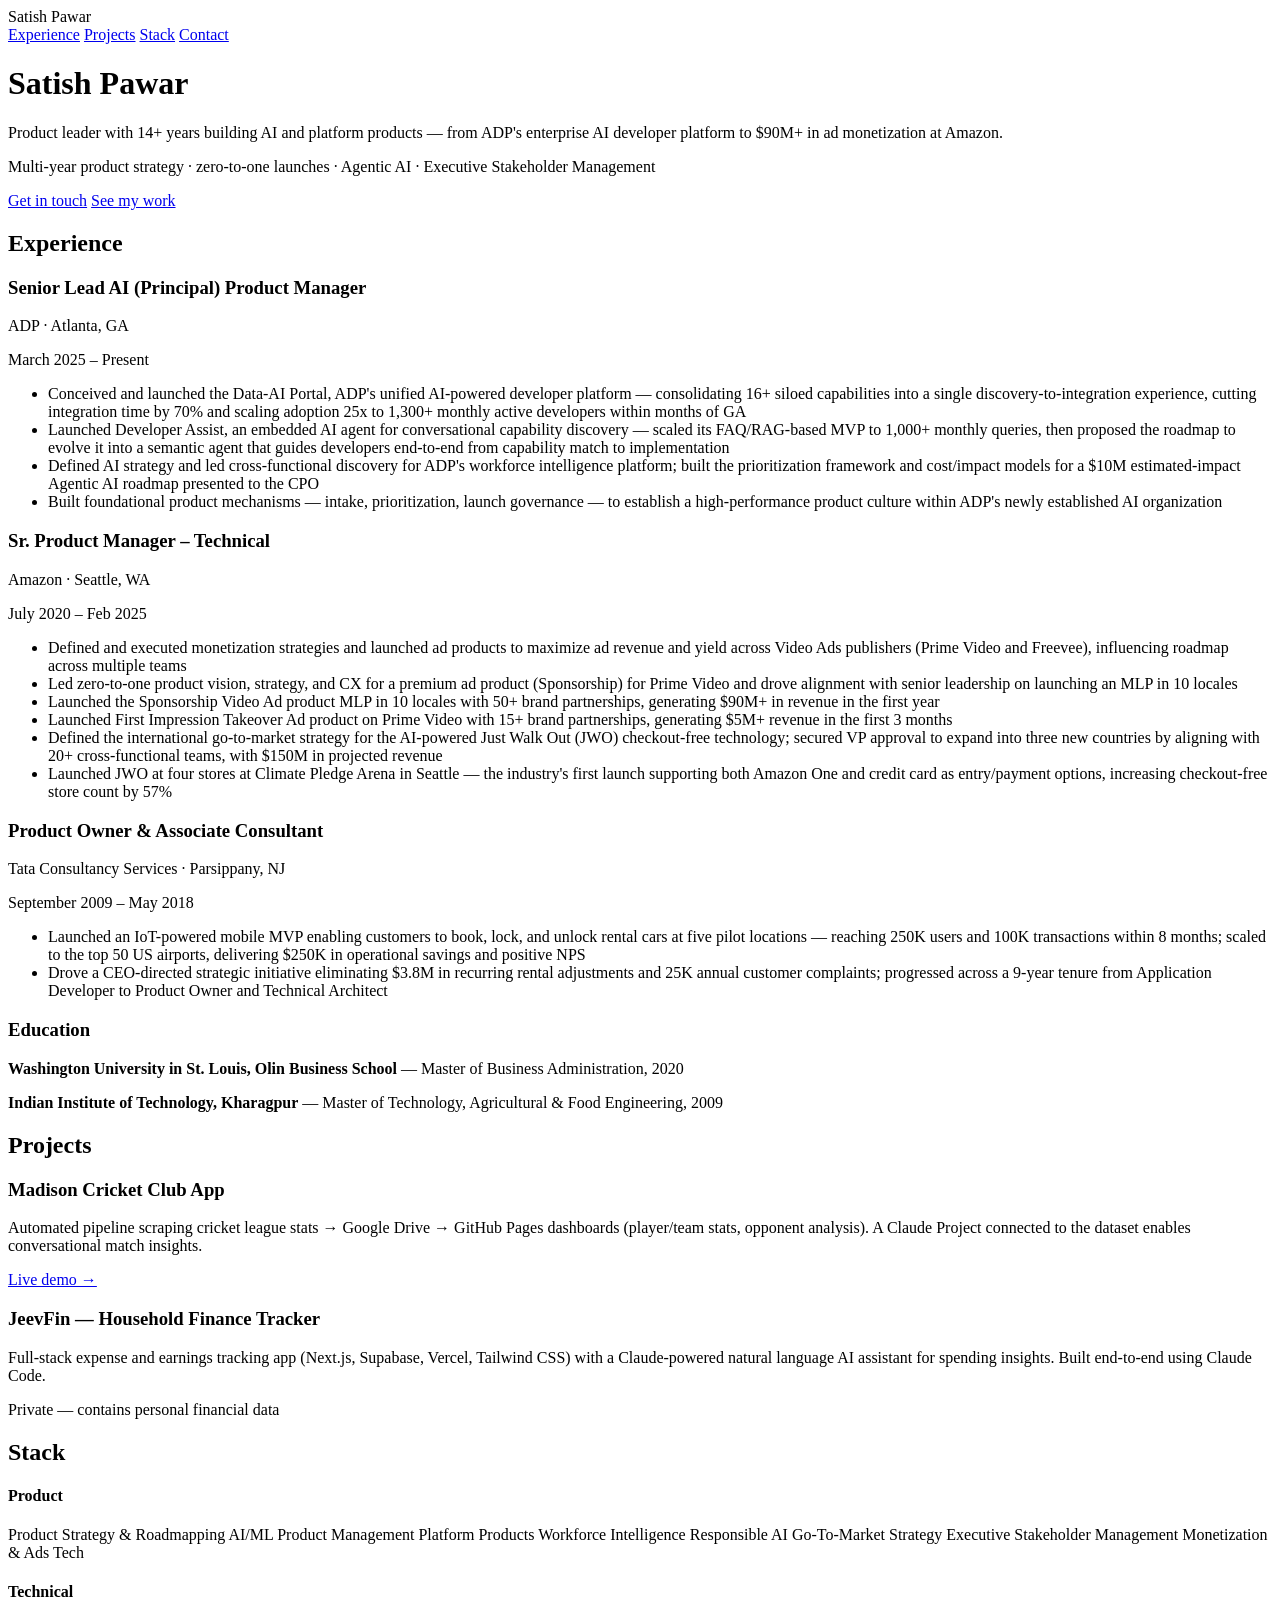
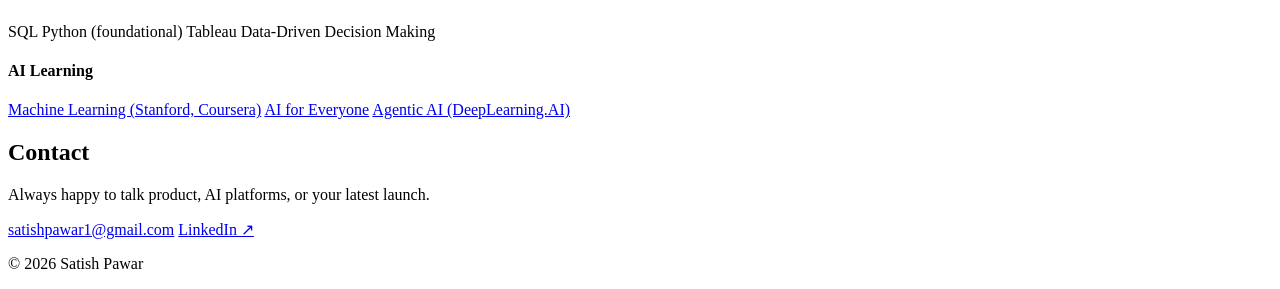
==== index.html @ 5b1af083 "Tighten hero copy: precise company attribution, add Agentic AI Fixes hero tagline to only attribute " ====
<!DOCTYPE html>
<html lang="en">
<head>
<meta charset="UTF-8">
<meta name="viewport" content="width=device-width, initial-scale=1.0">
<title>Satish Pawar — Product Leader, AI &amp; Platform</title>
<meta name="description" content="Satish Pawar — Product leader with 14+ years building AI and platform products, from ADP's enterprise AI developer platform to $90M+ in ad monetization at Amazon.">
<link rel="stylesheet" href="style.css">
</head>
<body>

<header class="hero">
  <nav class="nav">
    <span class="nav-brand">Satish Pawar</span>
    <div class="nav-links">
      <a href="#experience">Experience</a>
      <a href="#projects">Projects</a>
      <a href="#stack">Stack</a>
      <a href="#contact">Contact</a>
    </div>
  </nav>
  <div class="hero-content">
    <h1>Satish Pawar</h1>
    <p class="tagline">Product leader with 14+ years building AI and platform products — from ADP's enterprise AI developer platform to $90M+ in ad monetization at Amazon.</p>
    <p class="subtagline">Multi-year product strategy · zero-to-one launches · Agentic AI · Executive Stakeholder Management</p>
    <div class="hero-links">
      <a href="#contact" class="btn btn-primary">Get in touch</a>
      <a href="#experience" class="btn btn-secondary">See my work</a>
    </div>
  </div>
</header>

<main>

  <section id="experience">
    <h2>Experience</h2>

    <div class="job">
      <div class="job-header">
        <div>
          <h3>Senior Lead AI (Principal) Product Manager</h3>
          <p class="job-meta">ADP · Atlanta, GA</p>
        </div>
        <p class="job-dates">March 2025 – Present</p>
      </div>
      <ul>
        <li>Conceived and launched the Data-AI Portal, ADP's unified AI-powered developer platform — consolidating 16+ siloed capabilities into a single discovery-to-integration experience, cutting integration time by 70% and scaling adoption 25x to 1,300+ monthly active developers within months of GA</li>
        <li>Launched Developer Assist, an embedded AI agent for conversational capability discovery — scaled its FAQ/RAG-based MVP to 1,000+ monthly queries, then proposed the roadmap to evolve it into a semantic agent that guides developers end-to-end from capability match to implementation</li>
        <li>Defined AI strategy and led cross-functional discovery for ADP's workforce intelligence platform; built the prioritization framework and cost/impact models for a $10M estimated-impact Agentic AI roadmap presented to the CPO</li>
        <li>Built foundational product mechanisms — intake, prioritization, launch governance — to establish a high-performance product culture within ADP's newly established AI organization</li>
      </ul>
    </div>

    <div class="job">
      <div class="job-header">
        <div>
          <h3>Sr. Product Manager – Technical</h3>
          <p class="job-meta">Amazon · Seattle, WA</p>
        </div>
        <p class="job-dates">July 2020 – Feb 2025</p>
      </div>
      <ul>
        <li>Defined and executed monetization strategies and launched ad products to maximize ad revenue and yield across Video Ads publishers (Prime Video and Freevee), influencing roadmap across multiple teams</li>
        <li>Led zero-to-one product vision, strategy, and CX for a premium ad product (Sponsorship) for Prime Video and drove alignment with senior leadership on launching an MLP in 10 locales</li>
        <li>Launched the Sponsorship Video Ad product MLP in 10 locales with 50+ brand partnerships, generating $90M+ in revenue in the first year</li>
        <li>Launched First Impression Takeover Ad product on Prime Video with 15+ brand partnerships, generating $5M+ revenue in the first 3 months</li>
        <li>Defined the international go-to-market strategy for the AI-powered Just Walk Out (JWO) checkout-free technology; secured VP approval to expand into three new countries by aligning with 20+ cross-functional teams, with $150M in projected revenue</li>
        <li>Launched JWO at four stores at Climate Pledge Arena in Seattle — the industry's first launch supporting both Amazon One and credit card as entry/payment options, increasing checkout-free store count by 57%</li>
      </ul>
    </div>

    <div class="job">
      <div class="job-header">
        <div>
          <h3>Product Owner &amp; Associate Consultant</h3>
          <p class="job-meta">Tata Consultancy Services · Parsippany, NJ</p>
        </div>
        <p class="job-dates">September 2009 – May 2018</p>
      </div>
      <ul>
        <li>Launched an IoT-powered mobile MVP enabling customers to book, lock, and unlock rental cars at five pilot locations — reaching 250K users and 100K transactions within 8 months; scaled to the top 50 US airports, delivering $250K in operational savings and positive NPS</li>
        <li>Drove a CEO-directed strategic initiative eliminating $3.8M in recurring rental adjustments and 25K annual customer complaints; progressed across a 9-year tenure from Application Developer to Product Owner and Technical Architect</li>
      </ul>
    </div>

    <div class="education">
      <h3>Education</h3>
      <p><strong>Washington University in St. Louis, Olin Business School</strong> — Master of Business Administration, 2020</p>
      <p><strong>Indian Institute of Technology, Kharagpur</strong> — Master of Technology, Agricultural &amp; Food Engineering, 2009</p>
    </div>
  </section>

  <section id="projects">
    <h2>Projects</h2>
    <div class="project-grid">

      <article class="project-card">
        <h3>Madison Cricket Club App</h3>
        <p>Automated pipeline scraping cricket league stats → Google Drive → GitHub Pages dashboards (player/team stats, opponent analysis). A Claude Project connected to the dataset enables conversational match insights.</p>
        <a href="https://satishpawar1.github.io/madison-cricket/index.html" class="project-link" target="_blank" rel="noopener">Live demo →</a>
      </article>

      <article class="project-card">
        <h3>JeevFin — Household Finance Tracker</h3>
        <p>Full-stack expense and earnings tracking app (Next.js, Supabase, Vercel, Tailwind CSS) with a Claude-powered natural language AI assistant for spending insights. Built end-to-end using Claude Code.</p>
        <span class="project-link project-link-disabled">Private — contains personal financial data</span>
      </article>

    </div>
  </section>

  <section id="stack">
    <h2>Stack</h2>
    <div class="stack-groups">
      <div class="stack-group">
        <h4>Product</h4>
        <div class="tags">
          <span class="tag">Product Strategy &amp; Roadmapping</span>
          <span class="tag">AI/ML Product Management</span>
          <span class="tag">Platform Products</span>
          <span class="tag">Workforce Intelligence</span>
          <span class="tag">Responsible AI</span>
          <span class="tag">Go-To-Market Strategy</span>
          <span class="tag">Executive Stakeholder Management</span>
          <span class="tag">Monetization &amp; Ads Tech</span>
        </div>
      </div>
      <div class="stack-group">
        <h4>Technical</h4>
        <div class="tags">
          <span class="tag">SQL</span>
          <span class="tag">Python (foundational)</span>
          <span class="tag">Tableau</span>
          <span class="tag">Data-Driven Decision Making</span>
        </div>
      </div>
      <div class="stack-group">
        <h4>AI Learning</h4>
        <div class="tags">
          <a class="tag tag-link" href="https://coursera.org/share/559ad1431afa52c80e66f9faf4900f86" target="_blank" rel="noopener">Machine Learning (Stanford, Coursera)</a>
          <a class="tag tag-link" href="https://coursera.org/share/7b53dda23e22ce357d31fd8ce20cde83" target="_blank" rel="noopener">AI for Everyone</a>
          <a class="tag tag-link" href="https://learn.deeplearning.ai/certificates/acf06b35-18dd-4318-90b8-d90a9b3e5550" target="_blank" rel="noopener">Agentic AI (DeepLearning.AI)</a>
        </div>
      </div>
    </div>
  </section>

  <section id="contact">
    <h2>Contact</h2>
    <p class="contact-lead">Always happy to talk product, AI platforms, or your latest launch.</p>
    <div class="contact-links">
      <a href="mailto:satishpawar1@gmail.com" class="btn btn-primary">satishpawar1@gmail.com</a>
      <a href="https://www.linkedin.com/in/satish-pawar1/" class="btn btn-secondary" target="_blank" rel="noopener">LinkedIn ↗</a>
    </div>
  </section>

</main>

<footer>
  <p>&copy; 2026 Satish Pawar</p>
</footer>

</body>
</html>
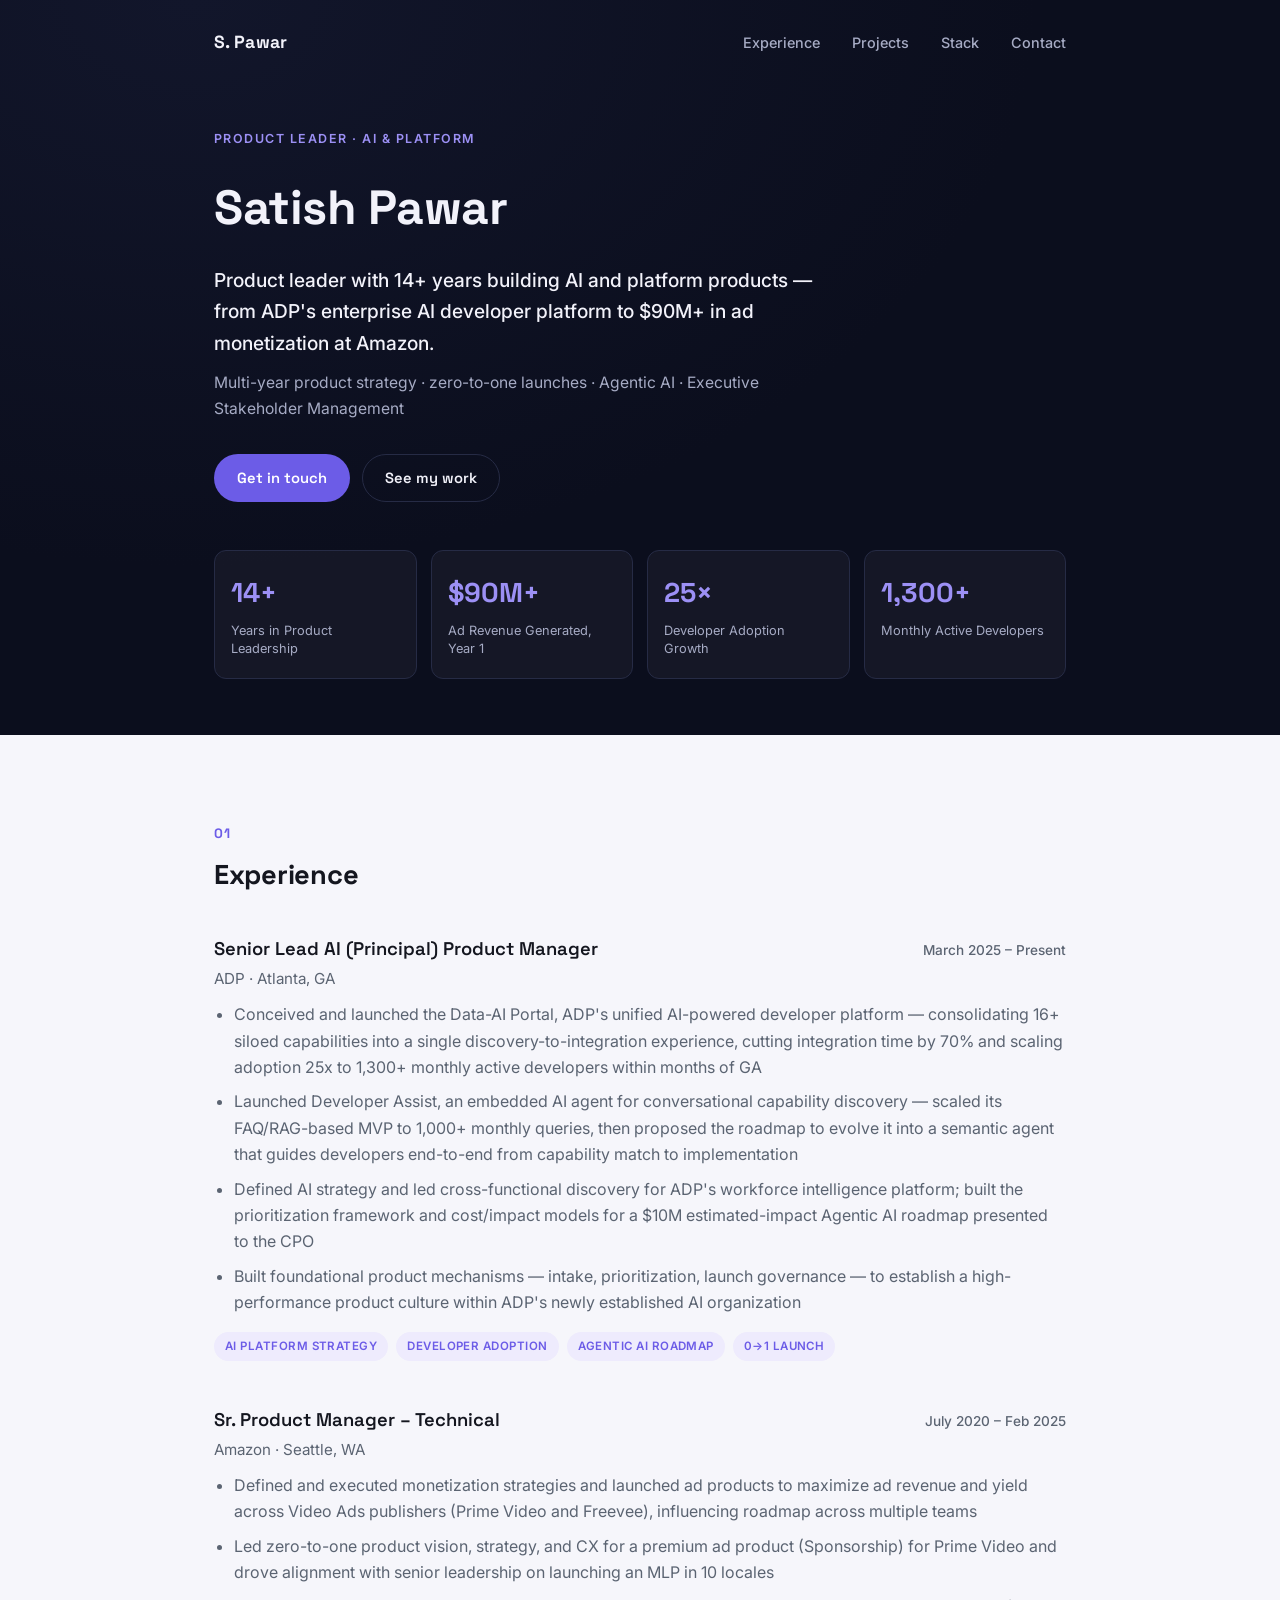
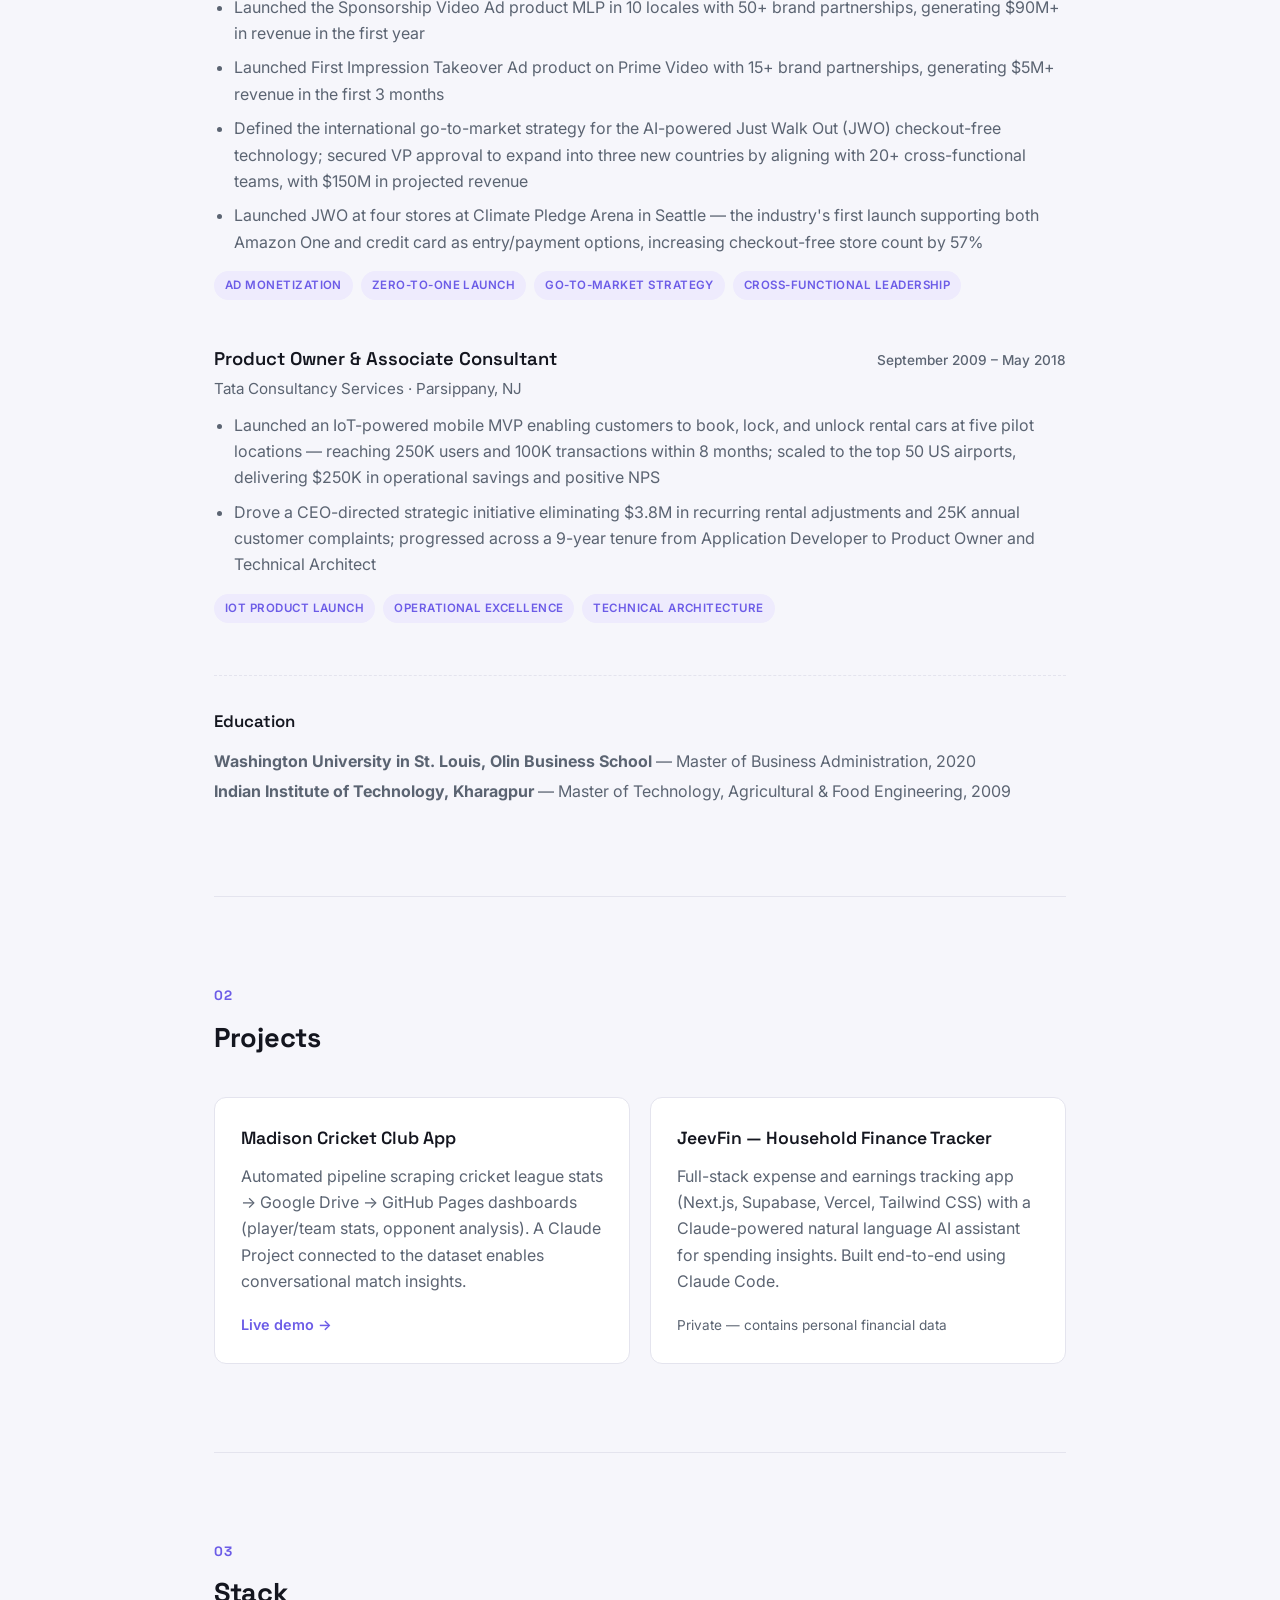
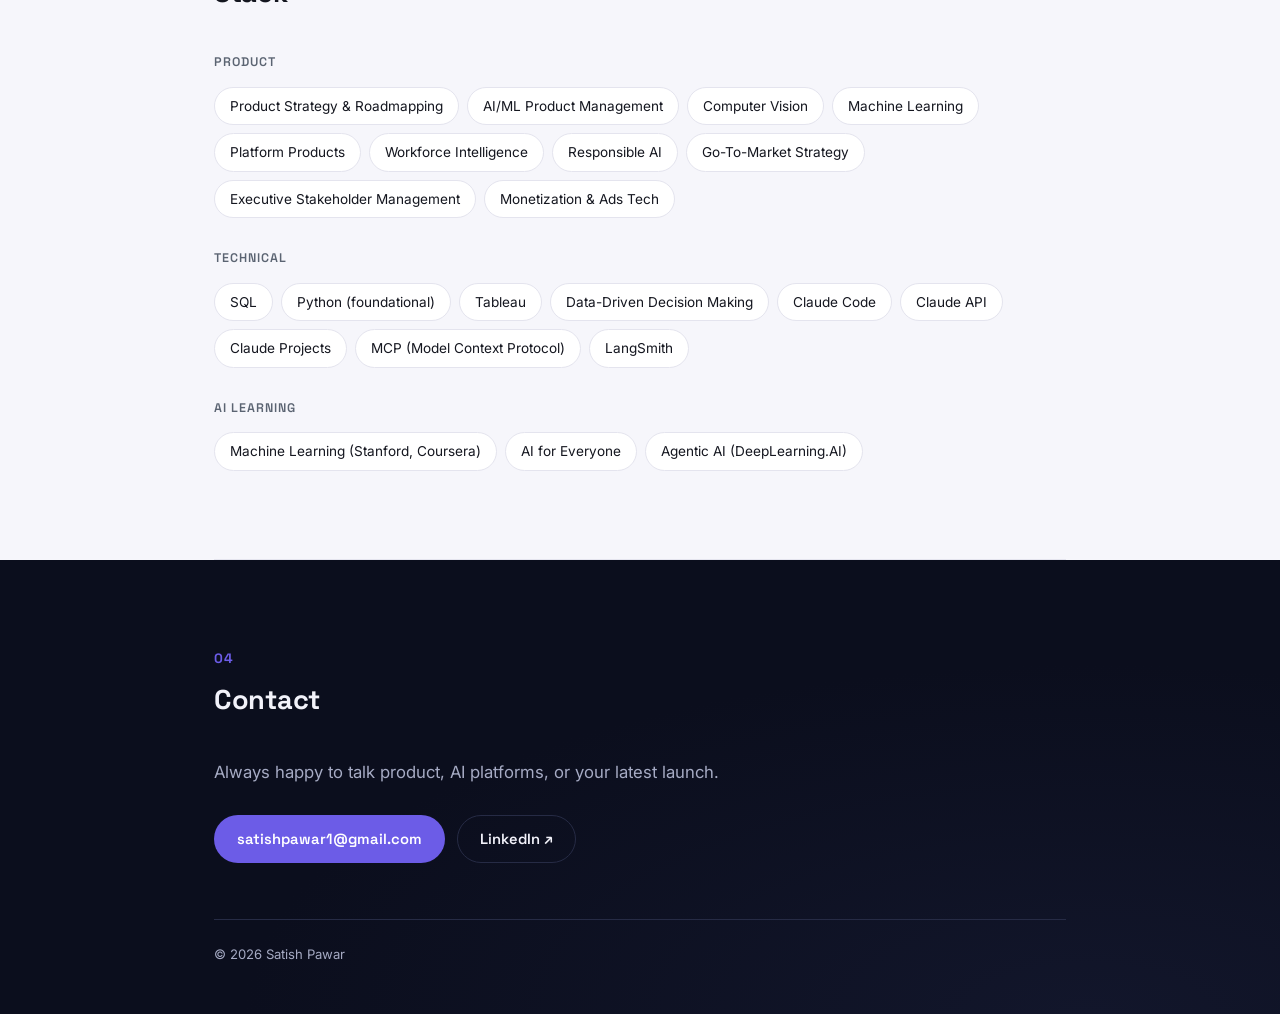
==== commit 2473352b: "Redesign: custom typography, stat cards, tags, scroll animation Distinct visual identity from Arjun'" ====
--- a/index.html
+++ b/index.html
@@ -5,13 +5,16 @@
 <meta name="viewport" content="width=device-width, initial-scale=1.0">
 <title>Satish Pawar — Product Leader, AI &amp; Platform</title>
 <meta name="description" content="Satish Pawar — Product leader with 14+ years building AI and platform products, from ADP's enterprise AI developer platform to $90M+ in ad monetization at Amazon.">
+<link rel="preconnect" href="https://fonts.googleapis.com">
+<link rel="preconnect" href="https://fonts.gstatic.com" crossorigin>
+<link href="https://fonts.googleapis.com/css2?family=Space+Grotesk:wght@500;600;700&family=Inter:wght@400;500;600&display=swap" rel="stylesheet">
 <link rel="stylesheet" href="style.css">
 </head>
 <body>
 
 <header class="hero">
   <nav class="nav">
-    <span class="nav-brand">Satish Pawar</span>
+    <span class="nav-brand">S. Pawar</span>
     <div class="nav-links">
       <a href="#experience">Experience</a>
       <a href="#projects">Projects</a>
@@ -20,6 +23,7 @@
     </div>
   </nav>
   <div class="hero-content">
+    <p class="eyebrow">Product Leader · AI &amp; Platform</p>
     <h1>Satish Pawar</h1>
     <p class="tagline">Product leader with 14+ years building AI and platform products — from ADP's enterprise AI developer platform to $90M+ in ad monetization at Amazon.</p>
     <p class="subtagline">Multi-year product strategy · zero-to-one launches · Agentic AI · Executive Stakeholder Management</p>
@@ -27,15 +31,35 @@
       <a href="#contact" class="btn btn-primary">Get in touch</a>
       <a href="#experience" class="btn btn-secondary">See my work</a>
     </div>
+
+    <div class="stat-grid reveal">
+      <div class="stat-card">
+        <p class="stat-number">14+</p>
+        <p class="stat-label">Years in Product Leadership</p>
+      </div>
+      <div class="stat-card">
+        <p class="stat-number">$90M+</p>
+        <p class="stat-label">Ad Revenue Generated, Year 1</p>
+      </div>
+      <div class="stat-card">
+        <p class="stat-number">25×</p>
+        <p class="stat-label">Developer Adoption Growth</p>
+      </div>
+      <div class="stat-card">
+        <p class="stat-number">1,300+</p>
+        <p class="stat-label">Monthly Active Developers</p>
+      </div>
+    </div>
   </div>
 </header>
 
 <main>
 
   <section id="experience">
-    <h2>Experience</h2>
-
-    <div class="job">
+    <p class="section-number reveal">01</p>
+    <h2 class="reveal">Experience</h2>
+
+    <div class="job reveal">
       <div class="job-header">
         <div>
           <h3>Senior Lead AI (Principal) Product Manager</h3>
@@ -49,9 +73,15 @@
         <li>Defined AI strategy and led cross-functional discovery for ADP's workforce intelligence platform; built the prioritization framework and cost/impact models for a $10M estimated-impact Agentic AI roadmap presented to the CPO</li>
         <li>Built foundational product mechanisms — intake, prioritization, launch governance — to establish a high-performance product culture within ADP's newly established AI organization</li>
       </ul>
-    </div>
-
-    <div class="job">
+      <div class="job-tags">
+        <span class="job-tag">AI Platform Strategy</span>
+        <span class="job-tag">Developer Adoption</span>
+        <span class="job-tag">Agentic AI Roadmap</span>
+        <span class="job-tag">0→1 Launch</span>
+      </div>
+    </div>
+
+    <div class="job reveal">
       <div class="job-header">
         <div>
           <h3>Sr. Product Manager – Technical</h3>
@@ -67,9 +97,15 @@
         <li>Defined the international go-to-market strategy for the AI-powered Just Walk Out (JWO) checkout-free technology; secured VP approval to expand into three new countries by aligning with 20+ cross-functional teams, with $150M in projected revenue</li>
         <li>Launched JWO at four stores at Climate Pledge Arena in Seattle — the industry's first launch supporting both Amazon One and credit card as entry/payment options, increasing checkout-free store count by 57%</li>
       </ul>
-    </div>
-
-    <div class="job">
+      <div class="job-tags">
+        <span class="job-tag">Ad Monetization</span>
+        <span class="job-tag">Zero-to-One Launch</span>
+        <span class="job-tag">Go-To-Market Strategy</span>
+        <span class="job-tag">Cross-Functional Leadership</span>
+      </div>
+    </div>
+
+    <div class="job reveal">
       <div class="job-header">
         <div>
           <h3>Product Owner &amp; Associate Consultant</h3>
@@ -81,9 +117,14 @@
         <li>Launched an IoT-powered mobile MVP enabling customers to book, lock, and unlock rental cars at five pilot locations — reaching 250K users and 100K transactions within 8 months; scaled to the top 50 US airports, delivering $250K in operational savings and positive NPS</li>
         <li>Drove a CEO-directed strategic initiative eliminating $3.8M in recurring rental adjustments and 25K annual customer complaints; progressed across a 9-year tenure from Application Developer to Product Owner and Technical Architect</li>
       </ul>
-    </div>
-
-    <div class="education">
+      <div class="job-tags">
+        <span class="job-tag">IoT Product Launch</span>
+        <span class="job-tag">Operational Excellence</span>
+        <span class="job-tag">Technical Architecture</span>
+      </div>
+    </div>
+
+    <div class="education reveal">
       <h3>Education</h3>
       <p><strong>Washington University in St. Louis, Olin Business School</strong> — Master of Business Administration, 2020</p>
       <p><strong>Indian Institute of Technology, Kharagpur</strong> — Master of Technology, Agricultural &amp; Food Engineering, 2009</p>
@@ -91,16 +132,17 @@
   </section>
 
   <section id="projects">
-    <h2>Projects</h2>
+    <p class="section-number reveal">02</p>
+    <h2 class="reveal">Projects</h2>
     <div class="project-grid">
 
-      <article class="project-card">
+      <article class="project-card reveal">
         <h3>Madison Cricket Club App</h3>
         <p>Automated pipeline scraping cricket league stats → Google Drive → GitHub Pages dashboards (player/team stats, opponent analysis). A Claude Project connected to the dataset enables conversational match insights.</p>
         <a href="https://satishpawar1.github.io/madison-cricket/index.html" class="project-link" target="_blank" rel="noopener">Live demo →</a>
       </article>
 
-      <article class="project-card">
+      <article class="project-card reveal">
         <h3>JeevFin — Household Finance Tracker</h3>
         <p>Full-stack expense and earnings tracking app (Next.js, Supabase, Vercel, Tailwind CSS) with a Claude-powered natural language AI assistant for spending insights. Built end-to-end using Claude Code.</p>
         <span class="project-link project-link-disabled">Private — contains personal financial data</span>
@@ -110,13 +152,16 @@
   </section>
 
   <section id="stack">
-    <h2>Stack</h2>
+    <p class="section-number reveal">03</p>
+    <h2 class="reveal">Stack</h2>
     <div class="stack-groups">
-      <div class="stack-group">
+      <div class="stack-group reveal">
         <h4>Product</h4>
         <div class="tags">
           <span class="tag">Product Strategy &amp; Roadmapping</span>
           <span class="tag">AI/ML Product Management</span>
+          <span class="tag">Computer Vision</span>
+          <span class="tag">Machine Learning</span>
           <span class="tag">Platform Products</span>
           <span class="tag">Workforce Intelligence</span>
           <span class="tag">Responsible AI</span>
@@ -125,16 +170,21 @@
           <span class="tag">Monetization &amp; Ads Tech</span>
         </div>
       </div>
-      <div class="stack-group">
+      <div class="stack-group reveal">
         <h4>Technical</h4>
         <div class="tags">
           <span class="tag">SQL</span>
           <span class="tag">Python (foundational)</span>
           <span class="tag">Tableau</span>
           <span class="tag">Data-Driven Decision Making</span>
-        </div>
-      </div>
-      <div class="stack-group">
+          <span class="tag">Claude Code</span>
+          <span class="tag">Claude API</span>
+          <span class="tag">Claude Projects</span>
+          <span class="tag">MCP (Model Context Protocol)</span>
+          <span class="tag">LangSmith</span>
+        </div>
+      </div>
+      <div class="stack-group reveal">
         <h4>AI Learning</h4>
         <div class="tags">
           <a class="tag tag-link" href="https://coursera.org/share/559ad1431afa52c80e66f9faf4900f86" target="_blank" rel="noopener">Machine Learning (Stanford, Coursera)</a>
@@ -145,20 +195,21 @@
     </div>
   </section>
 
-  <section id="contact">
+</main>
+
+<footer id="contact" class="contact-band">
+  <div class="contact-inner reveal">
+    <p class="section-number">04</p>
     <h2>Contact</h2>
     <p class="contact-lead">Always happy to talk product, AI platforms, or your latest launch.</p>
     <div class="contact-links">
       <a href="mailto:satishpawar1@gmail.com" class="btn btn-primary">satishpawar1@gmail.com</a>
       <a href="https://www.linkedin.com/in/satish-pawar1/" class="btn btn-secondary" target="_blank" rel="noopener">LinkedIn ↗</a>
     </div>
-  </section>
-
-</main>
-
-<footer>
-  <p>&copy; 2026 Satish Pawar</p>
+    <p class="copyright">&copy; 2026 Satish Pawar</p>
+  </div>
 </footer>
 
+<script src="script.js" defer></script>
 </body>
 </html>
--- a/style.css
+++ b/style.css
@@ -0,0 +1,426 @@
+:root {
+  --navy: #0B0E1D;
+  --navy-soft: #12162B;
+  --bg: #F6F6FB;
+  --card: #FFFFFF;
+  --text: #14161F;
+  --text-dim: #5B6472;
+  --text-on-navy: #F2F2FA;
+  --text-on-navy-dim: #A6ABC4;
+  --accent: #6C5CE7;
+  --accent-soft: #9C90F5;
+  --accent-wash: #EEEBFD;
+  --border: #E4E4EE;
+  --border-navy: #262B45;
+  --radius: 12px;
+  --max-width: 900px;
+  --font-display: 'Space Grotesk', 'Helvetica Neue', Arial, sans-serif;
+  --font-body: 'Inter', -apple-system, BlinkMacSystemFont, 'Segoe UI', Arial, sans-serif;
+}
+
+* { box-sizing: border-box; }
+
+html { scroll-behavior: smooth; }
+
+body {
+  margin: 0;
+  background: var(--bg);
+  color: var(--text);
+  font-family: var(--font-body);
+  line-height: 1.65;
+  overflow-x: hidden;
+}
+
+h1, h2, h3, h4, .nav-brand, .stat-number, .btn {
+  font-family: var(--font-display);
+}
+
+a { color: var(--accent); }
+
+/* ---------- Nav ---------- */
+
+.nav {
+  display: flex;
+  align-items: center;
+  justify-content: space-between;
+  max-width: var(--max-width);
+  margin: 0 auto;
+  padding: 28px 24px 0;
+}
+
+.nav-brand {
+  font-weight: 700;
+  font-size: 1.1rem;
+  color: var(--text-on-navy);
+  letter-spacing: 0.02em;
+}
+
+.nav-links a {
+  color: var(--text-on-navy-dim);
+  text-decoration: none;
+  margin-left: 28px;
+  font-size: 0.9rem;
+  font-weight: 500;
+  transition: color 0.15s ease;
+}
+
+.nav-links a:hover { color: var(--text-on-navy); }
+
+/* ---------- Hero ---------- */
+
+.hero {
+  background: radial-gradient(120% 140% at 15% 0%, var(--navy-soft) 0%, var(--navy) 55%);
+}
+
+.hero-content {
+  max-width: var(--max-width);
+  margin: 0 auto;
+  padding: 72px 24px 0;
+}
+
+.eyebrow {
+  text-transform: uppercase;
+  letter-spacing: 0.12em;
+  font-size: 0.78rem;
+  font-weight: 600;
+  color: var(--accent-soft);
+  margin: 0 0 18px;
+}
+
+.hero-content h1 {
+  font-size: 3rem;
+  font-weight: 700;
+  color: var(--text-on-navy);
+  margin: 0 0 18px;
+  letter-spacing: -0.01em;
+}
+
+.tagline {
+  font-size: 1.2rem;
+  color: var(--text-on-navy);
+  max-width: 640px;
+  margin: 0 0 10px;
+  font-weight: 500;
+}
+
+.subtagline {
+  color: var(--text-on-navy-dim);
+  max-width: 620px;
+  margin: 0 0 32px;
+  font-size: 0.98rem;
+}
+
+.hero-links { display: flex; gap: 12px; flex-wrap: wrap; }
+
+.btn {
+  display: inline-block;
+  padding: 11px 22px;
+  border-radius: 999px;
+  text-decoration: none;
+  font-weight: 600;
+  font-size: 0.92rem;
+  border: 1px solid transparent;
+  transition: transform 0.15s ease, background 0.15s ease, border-color 0.15s ease;
+}
+
+.btn:hover { transform: translateY(-1px); }
+
+.btn-primary {
+  background: var(--accent);
+  color: #FFFFFF;
+}
+
+.btn-primary:hover { background: var(--accent-soft); }
+
+.btn-secondary {
+  background: transparent;
+  color: var(--text-on-navy);
+  border-color: var(--border-navy);
+}
+
+.btn-secondary:hover { border-color: var(--accent-soft); }
+
+.contact-band .btn-secondary {
+  color: var(--text-on-navy);
+  border-color: var(--border-navy);
+}
+
+/* ---------- Stat grid ---------- */
+
+.stat-grid {
+  margin-top: 48px;
+  padding-bottom: 56px;
+  display: grid;
+  grid-template-columns: repeat(4, 1fr);
+  gap: 14px;
+}
+
+.stat-card {
+  background: rgba(255, 255, 255, 0.04);
+  border: 1px solid var(--border-navy);
+  border-radius: var(--radius);
+  padding: 20px 16px;
+}
+
+.stat-number {
+  font-size: 1.7rem;
+  font-weight: 700;
+  color: var(--accent-soft);
+  margin: 0 0 6px;
+}
+
+.stat-label {
+  font-size: 0.8rem;
+  color: var(--text-on-navy-dim);
+  margin: 0;
+  line-height: 1.4;
+}
+
+/* ---------- Main sections ---------- */
+
+main {
+  max-width: var(--max-width);
+  margin: 0 auto;
+  padding: 0 24px;
+}
+
+section {
+  padding: 88px 0;
+  border-bottom: 1px solid var(--border);
+  scroll-margin-top: 24px;
+}
+
+.section-number {
+  font-family: var(--font-display);
+  font-size: 0.85rem;
+  font-weight: 700;
+  color: var(--accent);
+  letter-spacing: 0.08em;
+  margin: 0 0 8px;
+}
+
+h2 {
+  font-size: 1.7rem;
+  font-weight: 700;
+  margin: 0 0 36px;
+  letter-spacing: -0.01em;
+}
+
+/* ---------- Experience ---------- */
+
+.job { margin-bottom: 44px; }
+.job:last-of-type { margin-bottom: 0; }
+
+.job-header {
+  display: flex;
+  justify-content: space-between;
+  align-items: baseline;
+  flex-wrap: wrap;
+  gap: 4px 16px;
+  margin-bottom: 10px;
+}
+
+.job-header h3 { margin: 0; font-size: 1.15rem; font-weight: 600; }
+
+.job-meta {
+  margin: 2px 0 0;
+  color: var(--text-dim);
+  font-size: 0.95rem;
+}
+
+.job-dates {
+  margin: 0;
+  color: var(--text-dim);
+  font-size: 0.85rem;
+  font-weight: 500;
+  white-space: nowrap;
+}
+
+.job ul {
+  margin: 0 0 16px;
+  padding-left: 20px;
+}
+
+.job li {
+  margin-bottom: 8px;
+  color: var(--text-dim);
+}
+
+.job-tags {
+  display: flex;
+  flex-wrap: wrap;
+  gap: 8px;
+}
+
+.job-tag {
+  font-size: 0.72rem;
+  font-weight: 600;
+  text-transform: uppercase;
+  letter-spacing: 0.04em;
+  color: var(--accent);
+  background: var(--accent-wash);
+  padding: 5px 11px;
+  border-radius: 999px;
+}
+
+.education {
+  margin-top: 52px;
+  padding-top: 32px;
+  border-top: 1px dashed var(--border);
+}
+
+.education h3 { margin: 0 0 12px; font-size: 1.05rem; font-weight: 600; }
+.education p { margin: 4px 0; color: var(--text-dim); }
+
+/* ---------- Projects ---------- */
+
+.project-grid {
+  display: grid;
+  grid-template-columns: repeat(auto-fit, minmax(280px, 1fr));
+  gap: 20px;
+}
+
+.project-card {
+  background: var(--card);
+  border: 1px solid var(--border);
+  border-radius: var(--radius);
+  padding: 26px;
+  transition: transform 0.15s ease, box-shadow 0.15s ease;
+}
+
+.project-card:hover {
+  transform: translateY(-3px);
+  box-shadow: 0 12px 28px rgba(20, 22, 31, 0.08);
+}
+
+.project-card h3 { margin: 0 0 10px; font-size: 1.1rem; font-weight: 600; }
+.project-card p { color: var(--text-dim); margin: 0 0 16px; }
+
+.project-link {
+  font-weight: 600;
+  text-decoration: none;
+  font-size: 0.9rem;
+  color: var(--accent);
+}
+
+.project-link-disabled {
+  color: var(--text-dim);
+  font-weight: 400;
+  font-size: 0.85rem;
+}
+
+/* ---------- Stack ---------- */
+
+.stack-groups {
+  display: flex;
+  flex-direction: column;
+  gap: 30px;
+}
+
+.stack-group h4 {
+  margin: 0 0 14px;
+  color: var(--text-dim);
+  font-size: 0.78rem;
+  text-transform: uppercase;
+  letter-spacing: 0.08em;
+  font-weight: 600;
+}
+
+.tags {
+  display: flex;
+  flex-wrap: wrap;
+  gap: 8px;
+}
+
+.tag {
+  display: inline-block;
+  padding: 7px 15px;
+  background: var(--card);
+  border: 1px solid var(--border);
+  border-radius: 999px;
+  font-size: 0.85rem;
+  color: var(--text);
+}
+
+.tag-link {
+  text-decoration: none;
+  color: var(--text);
+  transition: border-color 0.15s ease, color 0.15s ease;
+}
+
+.tag-link:hover {
+  border-color: var(--accent);
+  color: var(--accent);
+}
+
+/* ---------- Contact band ---------- */
+
+.contact-band {
+  background: radial-gradient(120% 140% at 85% 100%, var(--navy-soft) 0%, var(--navy) 55%);
+  margin-top: 0;
+}
+
+.contact-inner {
+  max-width: var(--max-width);
+  margin: 0 auto;
+  padding: 88px 24px 48px;
+}
+
+.contact-band h2 { color: var(--text-on-navy); }
+
+.contact-lead {
+  color: var(--text-on-navy-dim);
+  margin: 0 0 28px;
+  font-size: 1.05rem;
+}
+
+.contact-links {
+  display: flex;
+  gap: 12px;
+  flex-wrap: wrap;
+  margin-bottom: 56px;
+}
+
+.copyright {
+  color: var(--text-on-navy-dim);
+  font-size: 0.82rem;
+  margin: 0;
+  border-top: 1px solid var(--border-navy);
+  padding-top: 24px;
+}
+
+/* ---------- Scroll reveal ---------- */
+
+.reveal {
+  opacity: 0;
+  transform: translateY(16px);
+  transition: opacity 0.6s ease, transform 0.6s ease;
+}
+
+.reveal.is-visible {
+  opacity: 1;
+  transform: translateY(0);
+}
+
+@media (prefers-reduced-motion: reduce) {
+  .reveal {
+    opacity: 1;
+    transform: none;
+    transition: none;
+  }
+}
+
+/* ---------- Responsive ---------- */
+
+@media (max-width: 700px) {
+  .hero-content h1 { font-size: 2.2rem; }
+  .nav-links a { margin-left: 16px; font-size: 0.85rem; }
+  .stat-grid { grid-template-columns: repeat(2, 1fr); }
+  section { padding: 64px 0; }
+  .contact-inner { padding: 64px 24px 40px; }
+}
+
+@media (max-width: 420px) {
+  .stat-grid { grid-template-columns: 1fr 1fr; gap: 10px; }
+  .stat-number { font-size: 1.4rem; }
+}
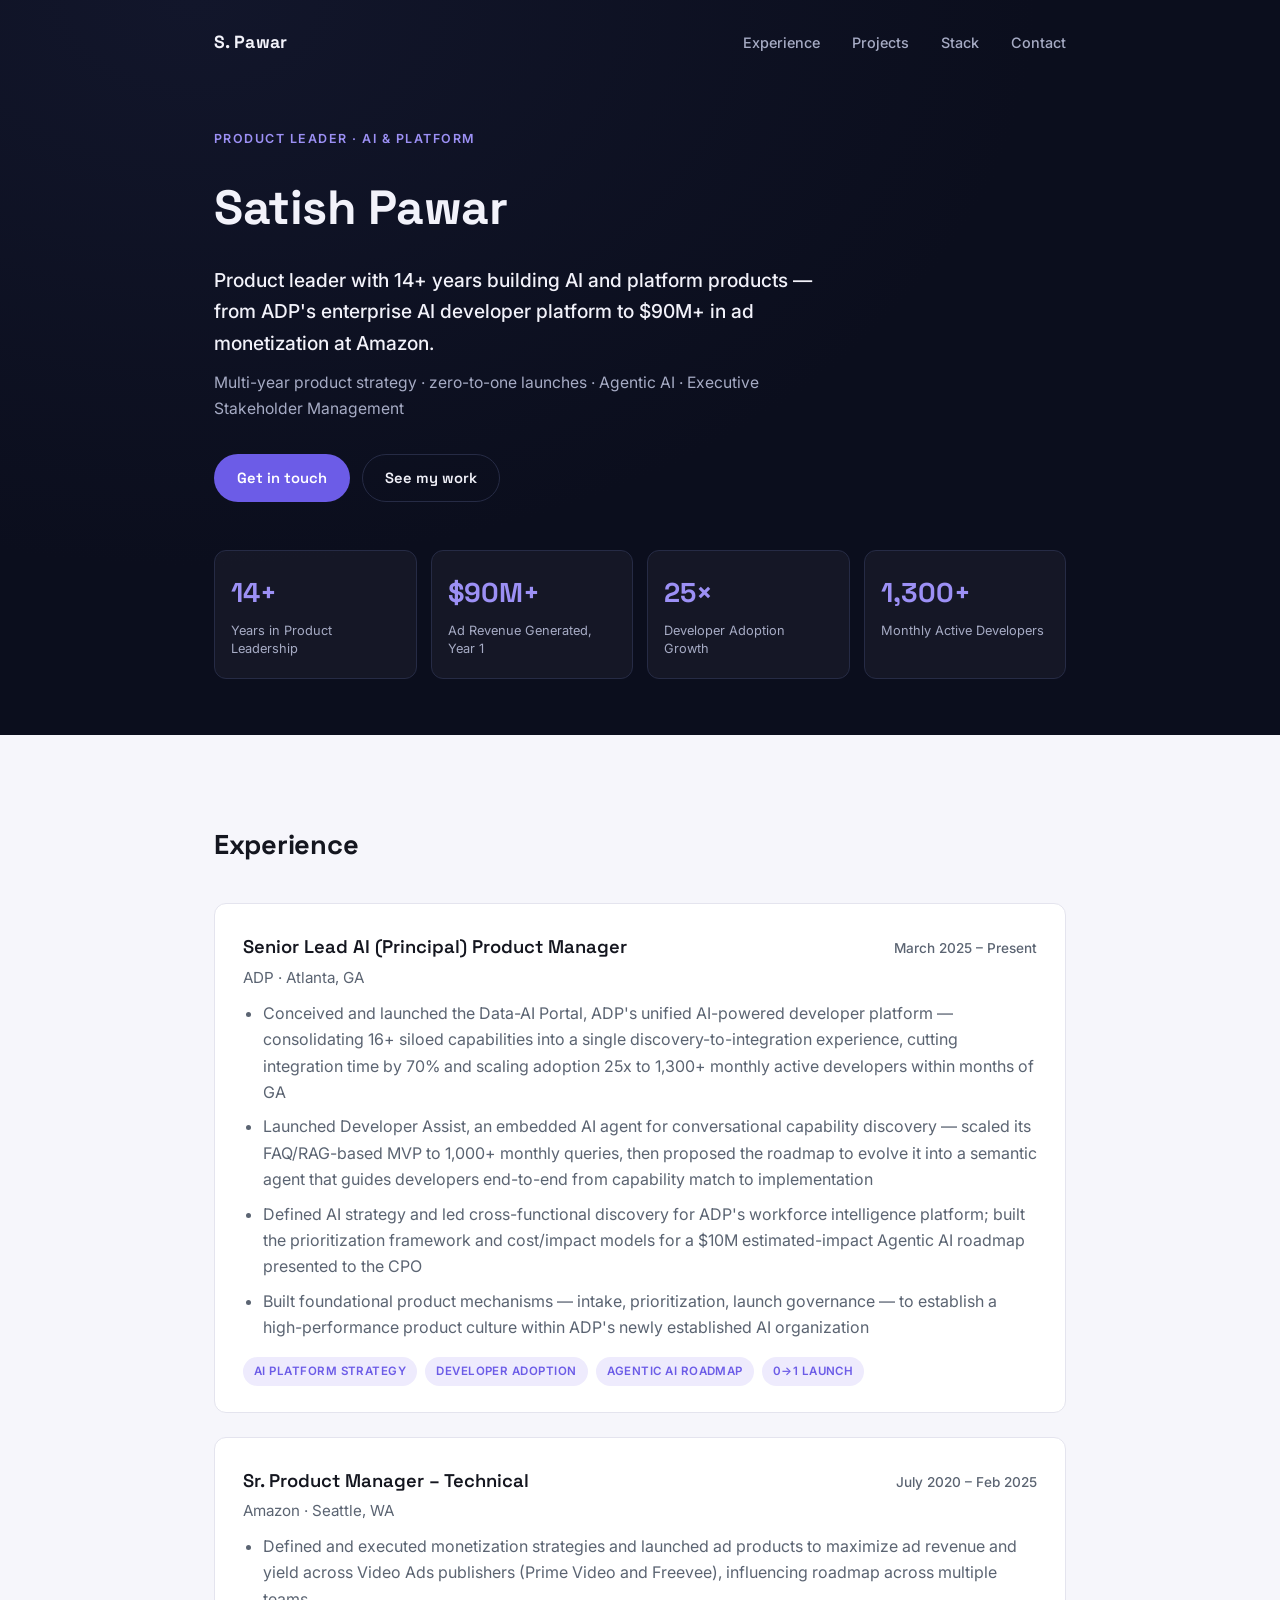
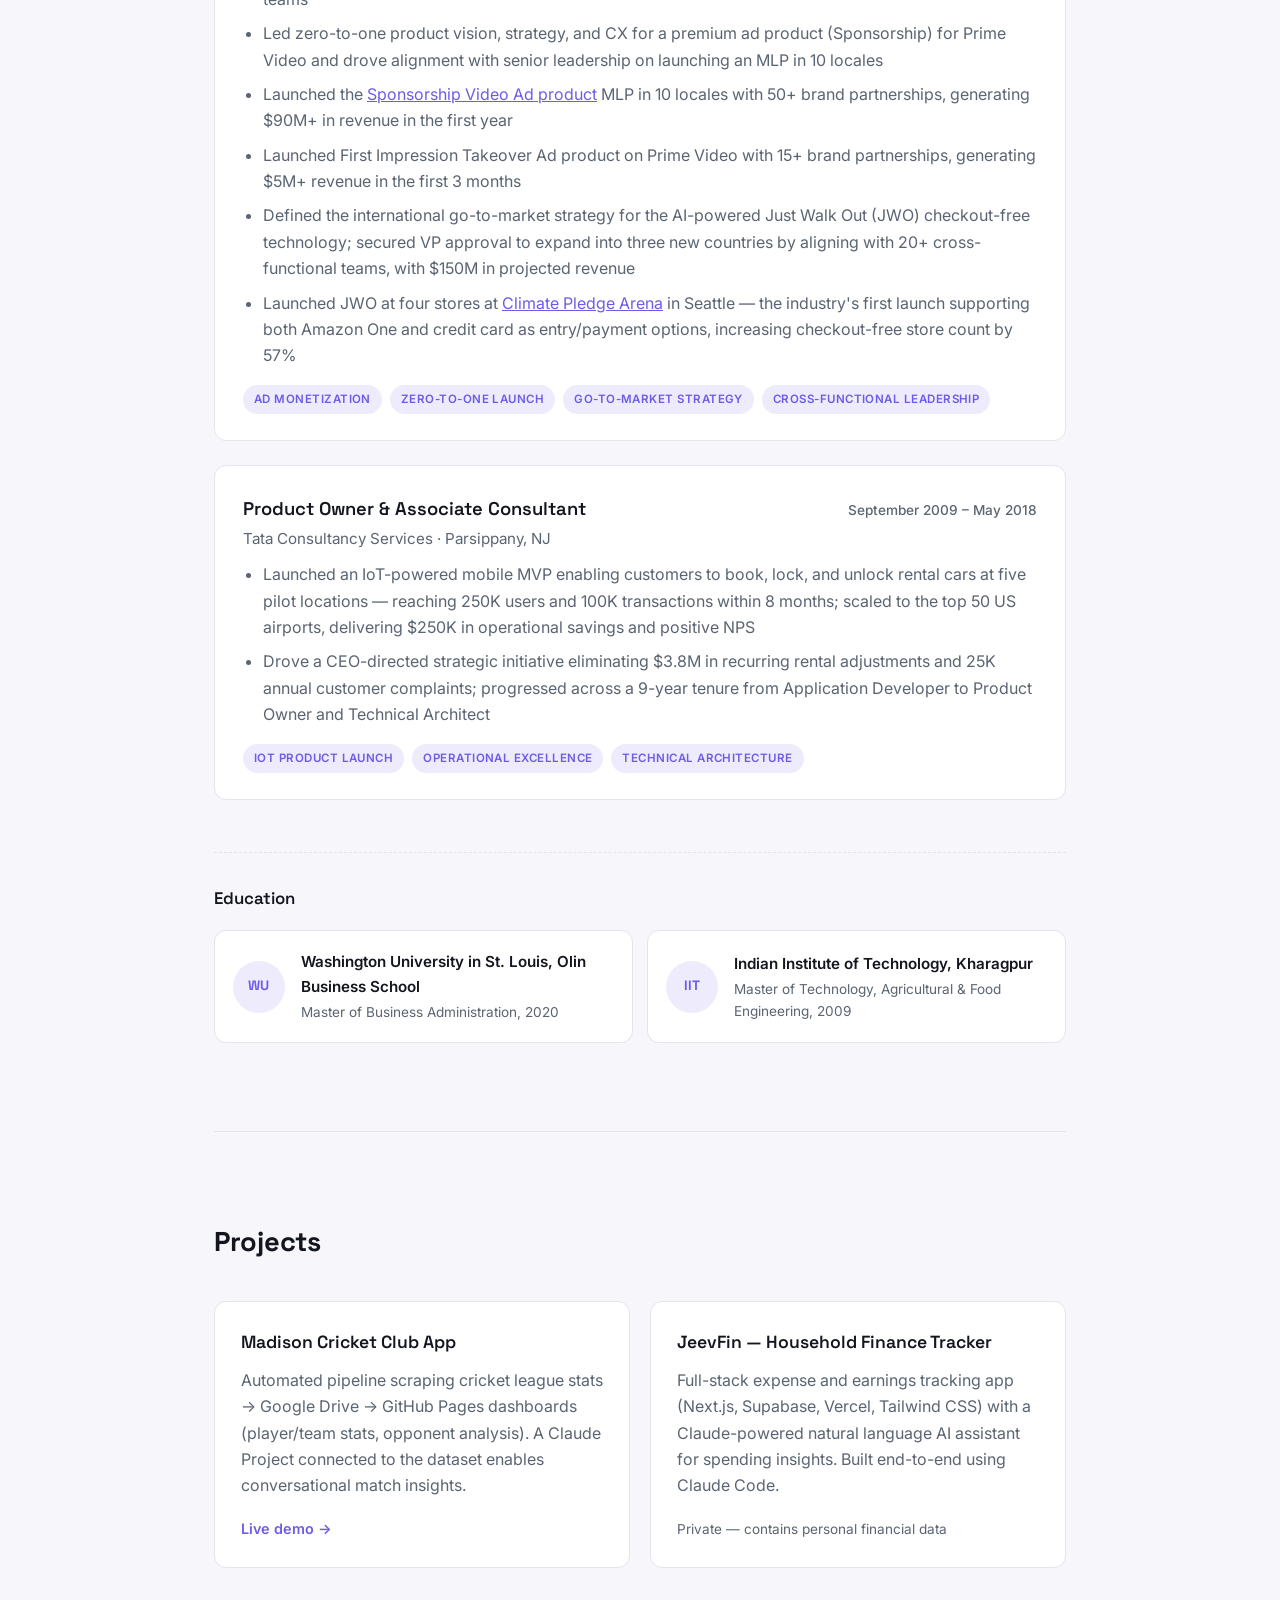
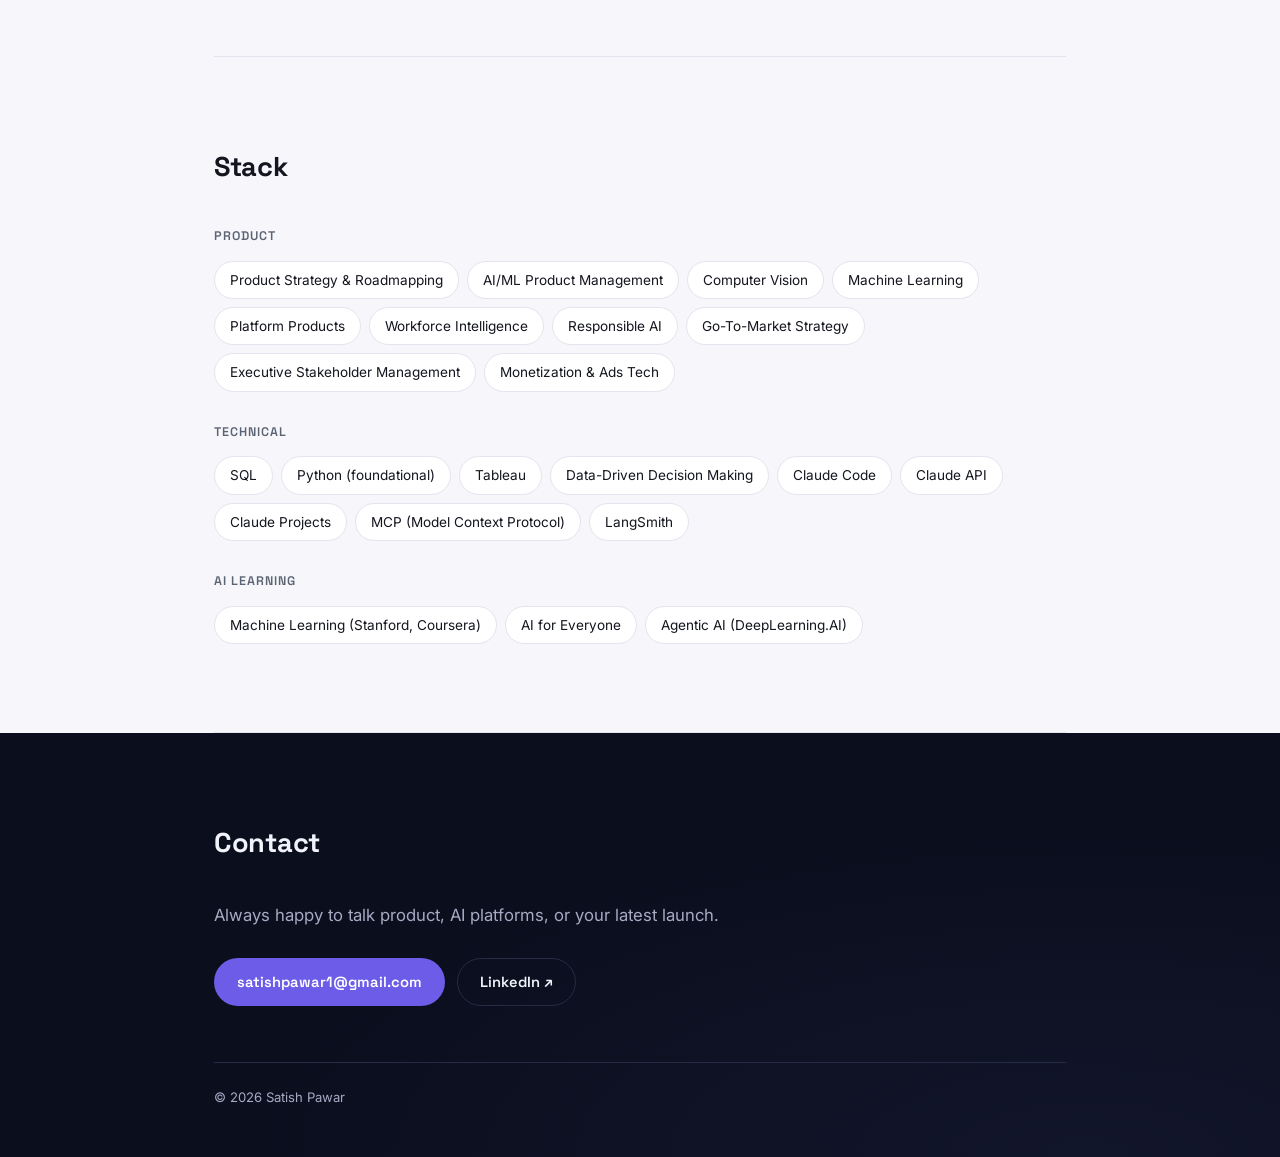
==== commit 1f1c3399: "Enhance Education section with linked cards and monogram badges Each school is now a card linking to" ====
--- a/index.html
+++ b/index.html
@@ -56,7 +56,6 @@
 <main>
 
   <section id="experience">
-    <p class="section-number reveal">01</p>
     <h2 class="reveal">Experience</h2>
 
     <div class="job reveal">
@@ -92,10 +91,10 @@
       <ul>
         <li>Defined and executed monetization strategies and launched ad products to maximize ad revenue and yield across Video Ads publishers (Prime Video and Freevee), influencing roadmap across multiple teams</li>
         <li>Led zero-to-one product vision, strategy, and CX for a premium ad product (Sponsorship) for Prime Video and drove alignment with senior leadership on launching an MLP in 10 locales</li>
-        <li>Launched the Sponsorship Video Ad product MLP in 10 locales with 50+ brand partnerships, generating $90M+ in revenue in the first year</li>
+        <li>Launched the <a href="https://www.marketingbrew.com/stories/2024/01/26/music-to-the-ears-of-agencies-and-advertisers-amazon-rolls-out-ads-on-prime-video" target="_blank" rel="noopener">Sponsorship Video Ad product</a> MLP in 10 locales with 50+ brand partnerships, generating $90M+ in revenue in the first year</li>
         <li>Launched First Impression Takeover Ad product on Prime Video with 15+ brand partnerships, generating $5M+ revenue in the first 3 months</li>
         <li>Defined the international go-to-market strategy for the AI-powered Just Walk Out (JWO) checkout-free technology; secured VP approval to expand into three new countries by aligning with 20+ cross-functional teams, with $150M in projected revenue</li>
-        <li>Launched JWO at four stores at Climate Pledge Arena in Seattle — the industry's first launch supporting both Amazon One and credit card as entry/payment options, increasing checkout-free store count by 57%</li>
+        <li>Launched JWO at four stores at <a href="https://www.aboutamazon.com/news/sustainability/seattles-climate-pledge-arena-makes-history" target="_blank" rel="noopener">Climate Pledge Arena</a> in Seattle — the industry's first launch supporting both Amazon One and credit card as entry/payment options, increasing checkout-free store count by 57%</li>
       </ul>
       <div class="job-tags">
         <span class="job-tag">Ad Monetization</span>
@@ -126,13 +125,26 @@
 
     <div class="education reveal">
       <h3>Education</h3>
-      <p><strong>Washington University in St. Louis, Olin Business School</strong> — Master of Business Administration, 2020</p>
-      <p><strong>Indian Institute of Technology, Kharagpur</strong> — Master of Technology, Agricultural &amp; Food Engineering, 2009</p>
+      <div class="edu-grid">
+        <a class="edu-card" href="https://olin.washu.edu/" target="_blank" rel="noopener">
+          <div class="edu-badge">WU</div>
+          <div class="edu-info">
+            <p class="edu-school">Washington University in St. Louis, Olin Business School</p>
+            <p class="edu-degree">Master of Business Administration, 2020</p>
+          </div>
+        </a>
+        <a class="edu-card" href="https://www.iitkgp.ac.in/" target="_blank" rel="noopener">
+          <div class="edu-badge">IIT</div>
+          <div class="edu-info">
+            <p class="edu-school">Indian Institute of Technology, Kharagpur</p>
+            <p class="edu-degree">Master of Technology, Agricultural &amp; Food Engineering, 2009</p>
+          </div>
+        </a>
+      </div>
     </div>
   </section>
 
   <section id="projects">
-    <p class="section-number reveal">02</p>
     <h2 class="reveal">Projects</h2>
     <div class="project-grid">
 
@@ -152,7 +164,6 @@
   </section>
 
   <section id="stack">
-    <p class="section-number reveal">03</p>
     <h2 class="reveal">Stack</h2>
     <div class="stack-groups">
       <div class="stack-group reveal">
@@ -199,7 +210,6 @@
 
 <footer id="contact" class="contact-band">
   <div class="contact-inner reveal">
-    <p class="section-number">04</p>
     <h2>Contact</h2>
     <p class="contact-lead">Always happy to talk product, AI platforms, or your latest launch.</p>
     <div class="contact-links">
--- a/style.css
+++ b/style.css
@@ -156,20 +156,47 @@
 }
 
 .stat-card {
+  position: relative;
   background: rgba(255, 255, 255, 0.04);
   border: 1px solid var(--border-navy);
   border-radius: var(--radius);
   padding: 20px 16px;
-}
+  overflow: hidden;
+  transition: border-color 0.25s ease, transform 0.25s ease, background 0.25s ease;
+}
+
+.stat-card::before {
+  content: '';
+  position: absolute;
+  inset: 0;
+  border-radius: inherit;
+  background: radial-gradient(200px circle at var(--mx, 50%) var(--my, 0%), rgba(156, 144, 245, 0.25), transparent 70%);
+  opacity: 0;
+  transition: opacity 0.35s ease;
+  pointer-events: none;
+}
+
+.stat-card:hover {
+  border-color: var(--accent-soft);
+  background: rgba(255, 255, 255, 0.07);
+  transform: translateY(-3px);
+}
+
+.stat-card:hover::before { opacity: 1; }
 
 .stat-number {
+  position: relative;
   font-size: 1.7rem;
   font-weight: 700;
   color: var(--accent-soft);
   margin: 0 0 6px;
-}
+  transition: transform 0.25s ease;
+}
+
+.stat-card:hover .stat-number { transform: scale(1.06); }
 
 .stat-label {
+  position: relative;
   font-size: 0.8rem;
   color: var(--text-on-navy-dim);
   margin: 0;
@@ -188,15 +215,6 @@
   padding: 88px 0;
   border-bottom: 1px solid var(--border);
   scroll-margin-top: 24px;
-}
-
-.section-number {
-  font-family: var(--font-display);
-  font-size: 0.85rem;
-  font-weight: 700;
-  color: var(--accent);
-  letter-spacing: 0.08em;
-  margin: 0 0 8px;
 }
 
 h2 {
@@ -208,10 +226,52 @@
 
 /* ---------- Experience ---------- */
 
-.job { margin-bottom: 44px; }
+.job {
+  position: relative;
+  margin-bottom: 24px;
+  padding: 28px 28px 26px;
+  border: 1px solid var(--border);
+  border-radius: var(--radius);
+  background: var(--card);
+  overflow: hidden;
+  transition: border-color 0.25s ease, transform 0.25s ease, box-shadow 0.25s ease;
+}
 .job:last-of-type { margin-bottom: 0; }
 
+.job::before {
+  content: '';
+  position: absolute;
+  inset: 0;
+  border-radius: inherit;
+  background: radial-gradient(320px circle at var(--mx, 50%) var(--my, 0%), rgba(108, 92, 231, 0.12), transparent 70%);
+  opacity: 0;
+  transition: opacity 0.35s ease;
+  pointer-events: none;
+}
+
+.job::after {
+  content: '';
+  position: absolute;
+  left: 0;
+  top: 0;
+  bottom: 0;
+  width: 3px;
+  background: var(--accent);
+  transform: scaleY(0);
+  transition: transform 0.3s ease;
+}
+
+.job:hover {
+  border-color: var(--accent-soft);
+  transform: translateY(-3px);
+  box-shadow: 0 18px 36px rgba(20, 22, 31, 0.07);
+}
+
+.job:hover::before { opacity: 1; }
+.job:hover::after { transform: scaleY(1); }
+
 .job-header {
+  position: relative;
   display: flex;
   justify-content: space-between;
   align-items: baseline;
@@ -220,7 +280,14 @@
   margin-bottom: 10px;
 }
 
-.job-header h3 { margin: 0; font-size: 1.15rem; font-weight: 600; }
+.job-header h3 {
+  margin: 0;
+  font-size: 1.15rem;
+  font-weight: 600;
+  transition: color 0.2s ease;
+}
+
+.job:hover .job-header h3 { color: var(--accent); }
 
 .job-meta {
   margin: 2px 0 0;
@@ -237,6 +304,7 @@
 }
 
 .job ul {
+  position: relative;
   margin: 0 0 16px;
   padding-left: 20px;
 }
@@ -247,6 +315,7 @@
 }
 
 .job-tags {
+  position: relative;
   display: flex;
   flex-wrap: wrap;
   gap: 8px;
@@ -261,6 +330,13 @@
   background: var(--accent-wash);
   padding: 5px 11px;
   border-radius: 999px;
+  transition: background 0.2s ease, color 0.2s ease, transform 0.2s ease;
+}
+
+.job:hover .job-tag:hover {
+  background: var(--accent);
+  color: #FFFFFF;
+  transform: translateY(-1px);
 }
 
 .education {
@@ -269,8 +345,101 @@
   border-top: 1px dashed var(--border);
 }
 
-.education h3 { margin: 0 0 12px; font-size: 1.05rem; font-weight: 600; }
-.education p { margin: 4px 0; color: var(--text-dim); }
+.education h3 { margin: 0 0 18px; font-size: 1.05rem; font-weight: 600; }
+
+.edu-grid {
+  display: grid;
+  grid-template-columns: repeat(auto-fit, minmax(260px, 1fr));
+  gap: 14px;
+}
+
+.edu-card {
+  position: relative;
+  display: flex;
+  align-items: center;
+  gap: 16px;
+  padding: 18px;
+  border: 1px solid var(--border);
+  border-radius: var(--radius);
+  background: var(--card);
+  text-decoration: none;
+  overflow: hidden;
+  transition: border-color 0.25s ease, transform 0.25s ease, box-shadow 0.25s ease;
+}
+
+.edu-card::before {
+  content: '';
+  position: absolute;
+  inset: 0;
+  border-radius: inherit;
+  background: radial-gradient(240px circle at var(--mx, 50%) var(--my, 0%), rgba(108, 92, 231, 0.10), transparent 70%);
+  opacity: 0;
+  transition: opacity 0.35s ease;
+  pointer-events: none;
+}
+
+.edu-card::after {
+  content: '';
+  position: absolute;
+  left: 0;
+  top: 0;
+  bottom: 0;
+  width: 3px;
+  background: var(--accent);
+  transform: scaleY(0);
+  transition: transform 0.3s ease;
+}
+
+.edu-card:hover {
+  border-color: var(--accent-soft);
+  transform: translateY(-3px);
+  box-shadow: 0 14px 28px rgba(20, 22, 31, 0.07);
+}
+
+.edu-card:hover::before { opacity: 1; }
+.edu-card:hover::after { transform: scaleY(1); }
+
+.edu-badge {
+  position: relative;
+  flex-shrink: 0;
+  width: 52px;
+  height: 52px;
+  border-radius: 50%;
+  display: flex;
+  align-items: center;
+  justify-content: center;
+  font-family: var(--font-display);
+  font-weight: 700;
+  font-size: 0.85rem;
+  letter-spacing: 0.01em;
+  color: var(--accent);
+  background: var(--accent-wash);
+  transition: background 0.25s ease, color 0.25s ease, transform 0.25s ease;
+}
+
+.edu-card:hover .edu-badge {
+  background: var(--accent);
+  color: #FFFFFF;
+  transform: scale(1.06);
+}
+
+.edu-info { position: relative; }
+
+.edu-school {
+  margin: 0 0 2px;
+  font-weight: 600;
+  color: var(--text);
+  font-size: 0.95rem;
+  transition: color 0.2s ease;
+}
+
+.edu-card:hover .edu-school { color: var(--accent); }
+
+.edu-degree {
+  margin: 0;
+  color: var(--text-dim);
+  font-size: 0.85rem;
+}
 
 /* ---------- Projects ---------- */
 
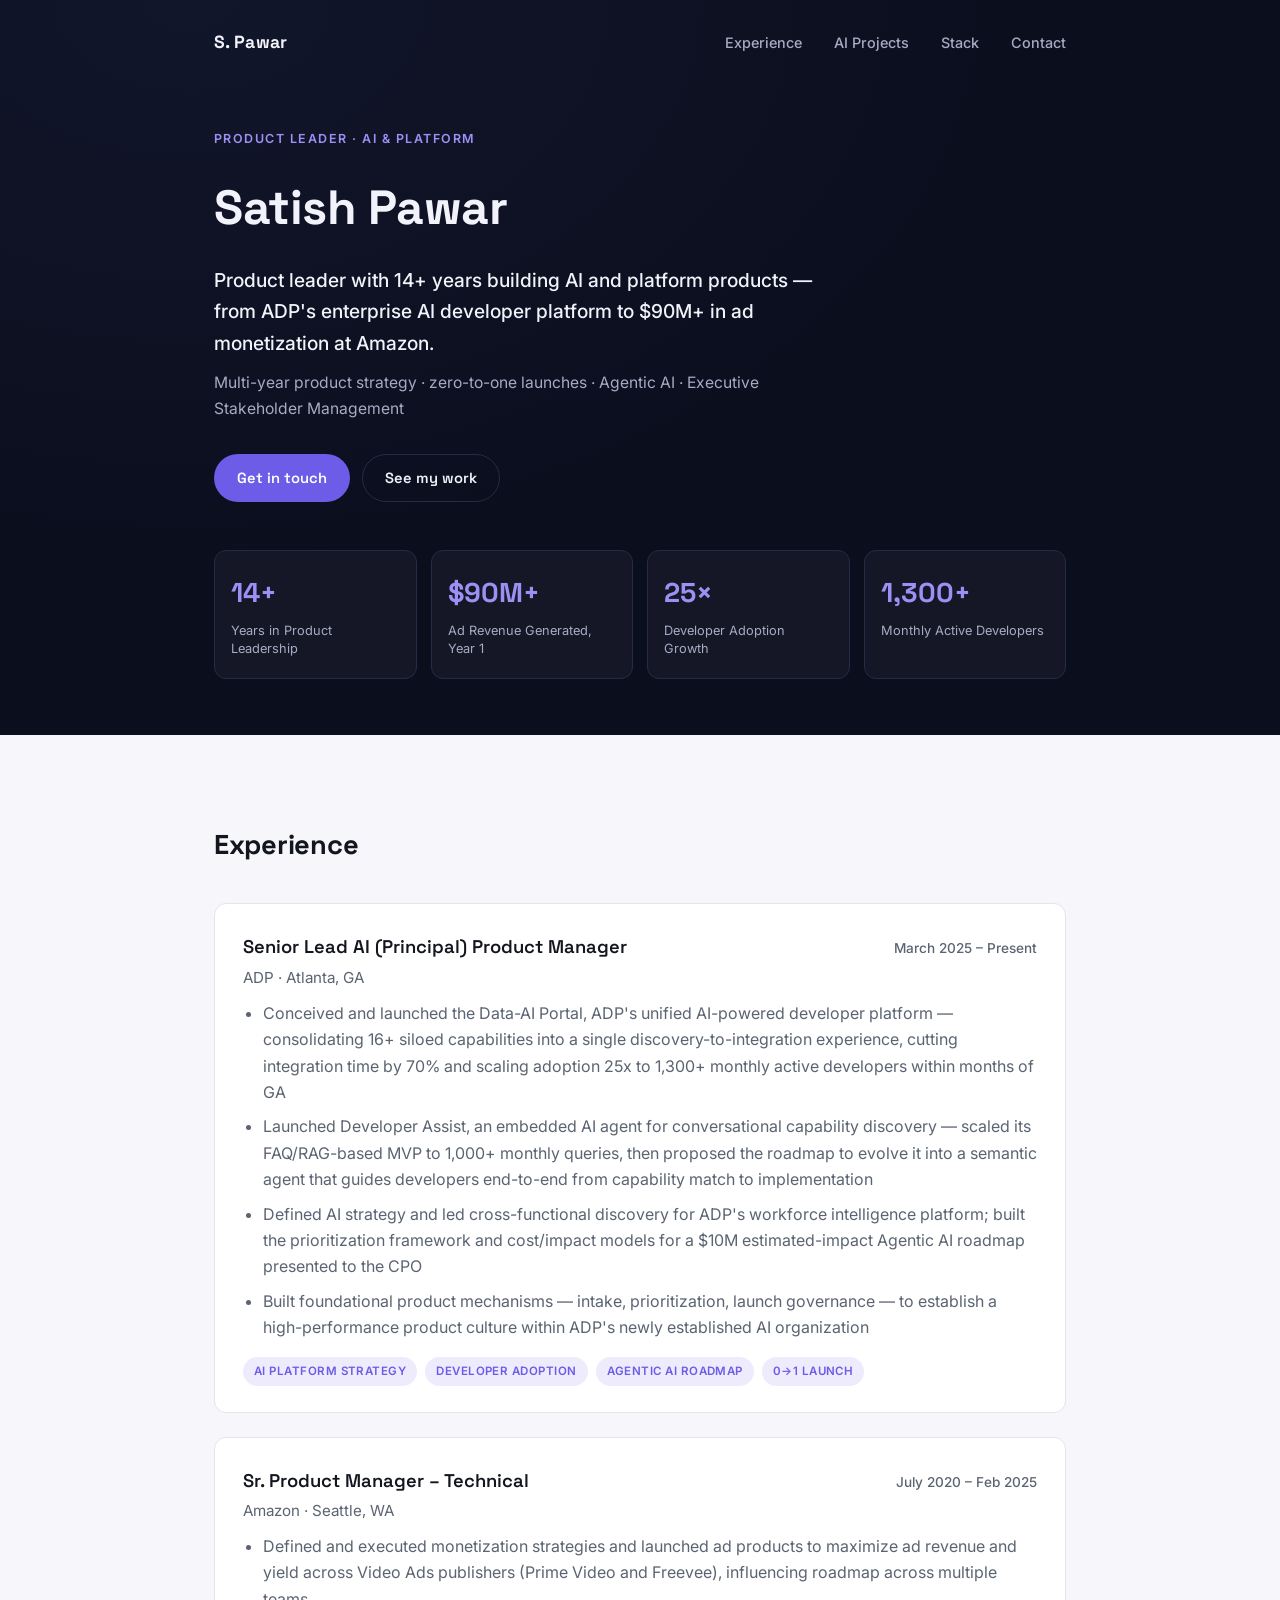
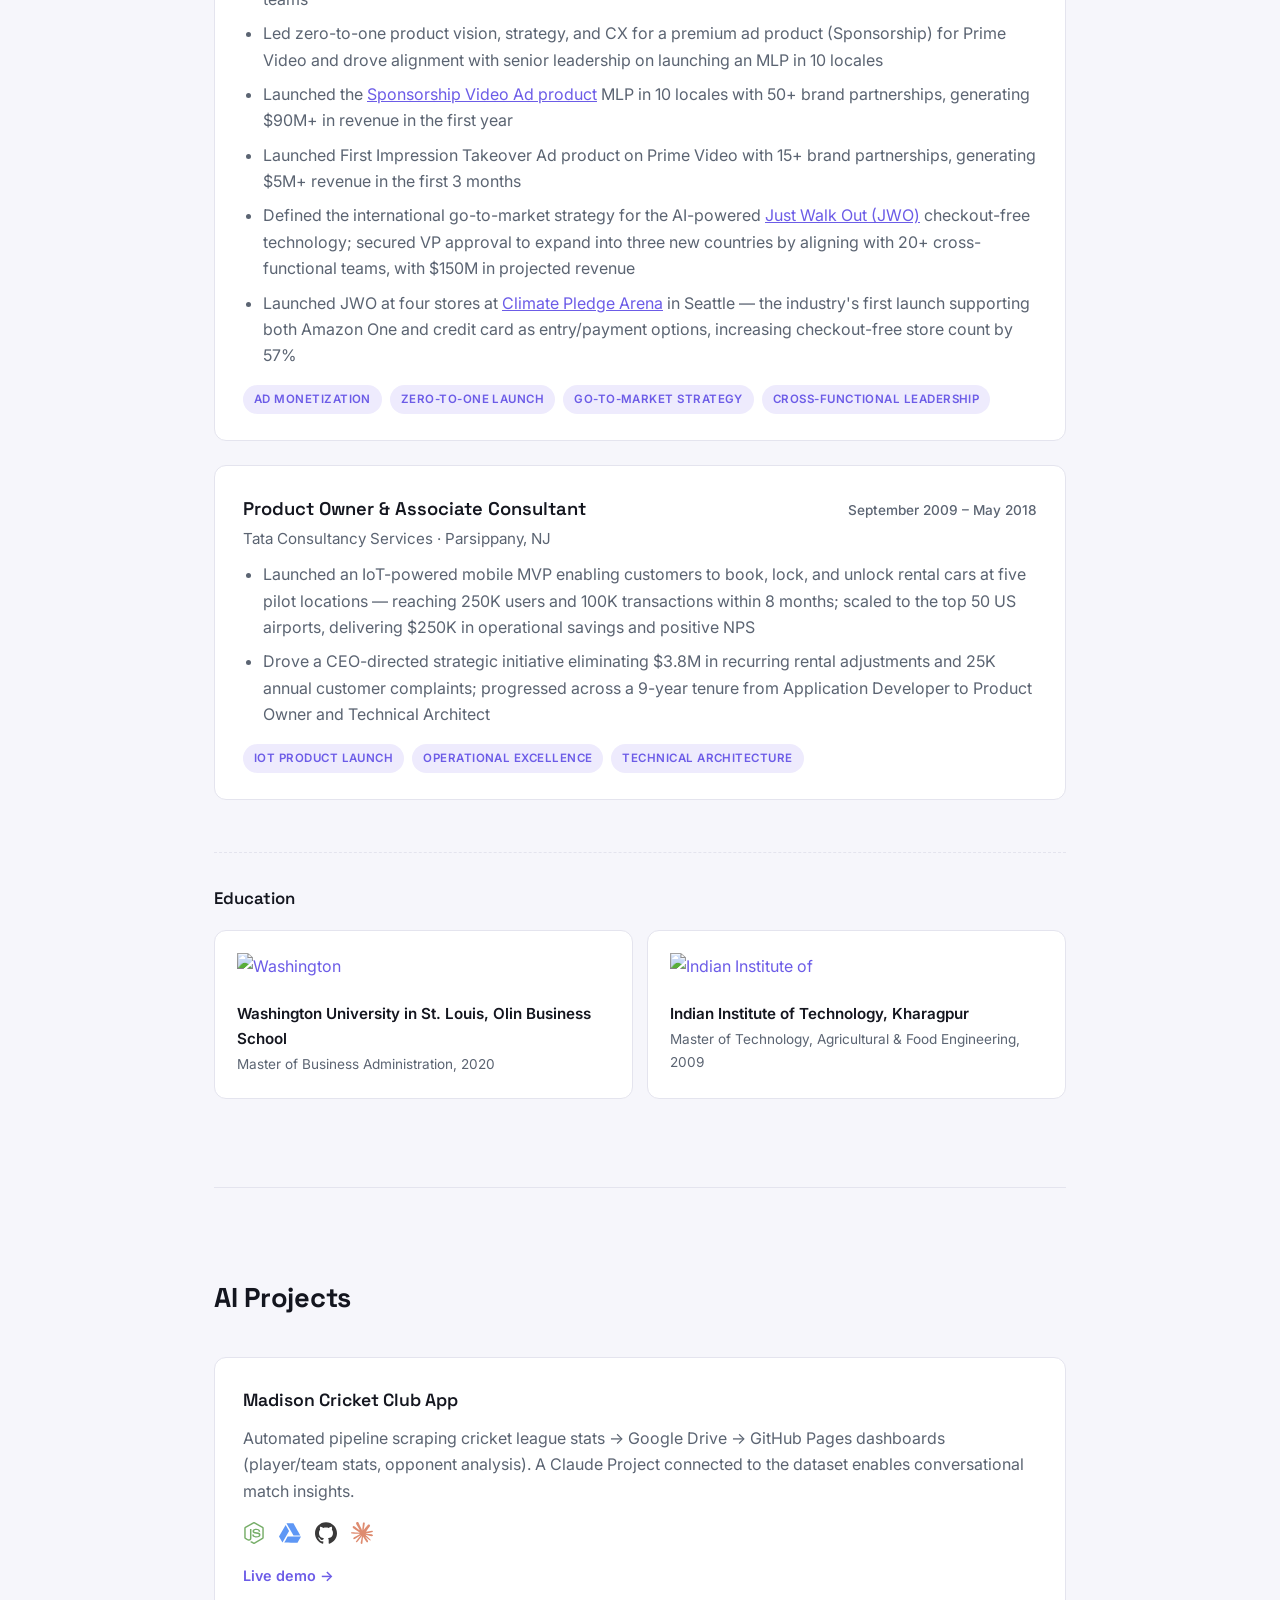
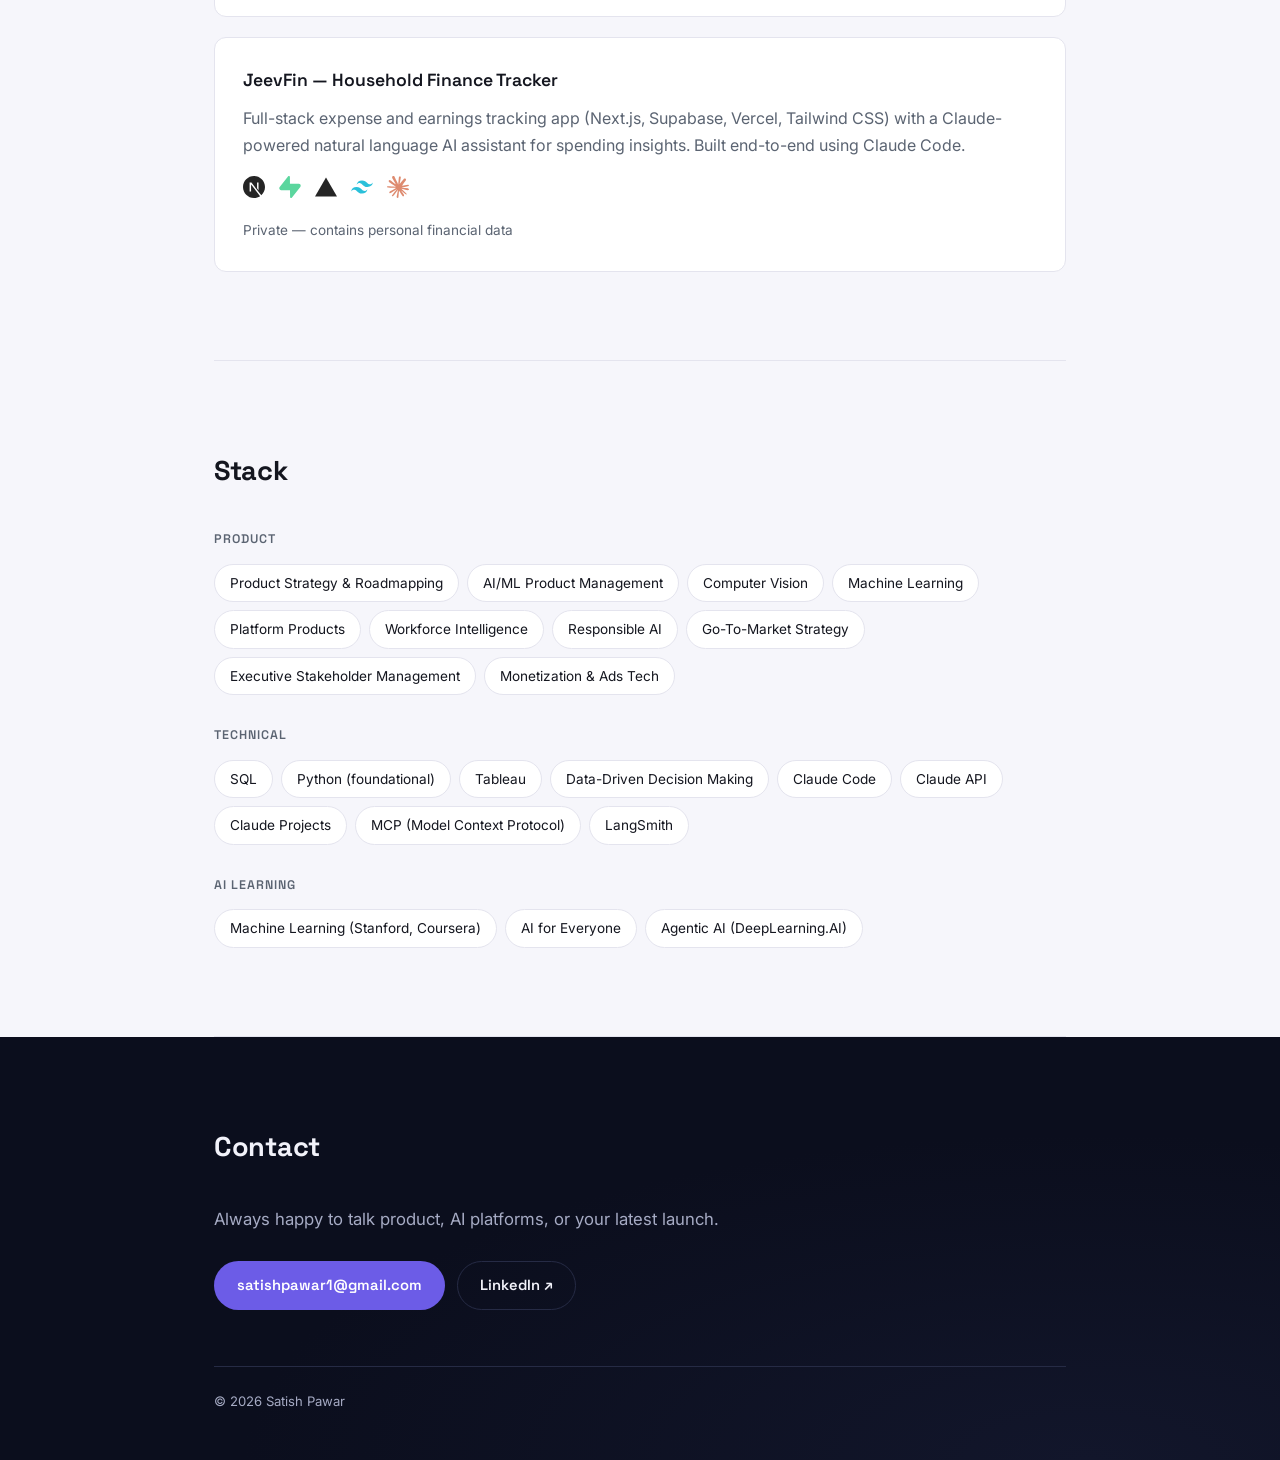
==== commit d551951b: "Enhance AI Projects section: rename, stack cards, add tech logos Renamed "Projects" to "AI Projects"" ====
--- a/index.html
+++ b/index.html
@@ -17,7 +17,7 @@
     <span class="nav-brand">S. Pawar</span>
     <div class="nav-links">
       <a href="#experience">Experience</a>
-      <a href="#projects">Projects</a>
+      <a href="#projects">AI Projects</a>
       <a href="#stack">Stack</a>
       <a href="#contact">Contact</a>
     </div>
@@ -93,7 +93,7 @@
         <li>Led zero-to-one product vision, strategy, and CX for a premium ad product (Sponsorship) for Prime Video and drove alignment with senior leadership on launching an MLP in 10 locales</li>
         <li>Launched the <a href="https://www.marketingbrew.com/stories/2024/01/26/music-to-the-ears-of-agencies-and-advertisers-amazon-rolls-out-ads-on-prime-video" target="_blank" rel="noopener">Sponsorship Video Ad product</a> MLP in 10 locales with 50+ brand partnerships, generating $90M+ in revenue in the first year</li>
         <li>Launched First Impression Takeover Ad product on Prime Video with 15+ brand partnerships, generating $5M+ revenue in the first 3 months</li>
-        <li>Defined the international go-to-market strategy for the AI-powered Just Walk Out (JWO) checkout-free technology; secured VP approval to expand into three new countries by aligning with 20+ cross-functional teams, with $150M in projected revenue</li>
+        <li>Defined the international go-to-market strategy for the AI-powered <a href="https://www.justwalkout.com/" target="_blank" rel="noopener">Just Walk Out (JWO)</a> checkout-free technology; secured VP approval to expand into three new countries by aligning with 20+ cross-functional teams, with $150M in projected revenue</li>
         <li>Launched JWO at four stores at <a href="https://www.aboutamazon.com/news/sustainability/seattles-climate-pledge-arena-makes-history" target="_blank" rel="noopener">Climate Pledge Arena</a> in Seattle — the industry's first launch supporting both Amazon One and credit card as entry/payment options, increasing checkout-free store count by 57%</li>
       </ul>
       <div class="job-tags">
@@ -127,14 +127,14 @@
       <h3>Education</h3>
       <div class="edu-grid">
         <a class="edu-card" href="https://olin.washu.edu/" target="_blank" rel="noopener">
-          <div class="edu-badge">WU</div>
+          <img src="images/washu-logo.svg" alt="Washington University in St. Louis logo" class="edu-logo">
           <div class="edu-info">
             <p class="edu-school">Washington University in St. Louis, Olin Business School</p>
             <p class="edu-degree">Master of Business Administration, 2020</p>
           </div>
         </a>
         <a class="edu-card" href="https://www.iitkgp.ac.in/" target="_blank" rel="noopener">
-          <div class="edu-badge">IIT</div>
+          <img src="images/iitkgp-logo.png" alt="Indian Institute of Technology Kharagpur logo" class="edu-logo">
           <div class="edu-info">
             <p class="edu-school">Indian Institute of Technology, Kharagpur</p>
             <p class="edu-degree">Master of Technology, Agricultural &amp; Food Engineering, 2009</p>
@@ -145,18 +145,31 @@
   </section>
 
   <section id="projects">
-    <h2 class="reveal">Projects</h2>
-    <div class="project-grid">
+    <h2 class="reveal">AI Projects</h2>
+    <div class="project-list">
 
       <article class="project-card reveal">
         <h3>Madison Cricket Club App</h3>
         <p>Automated pipeline scraping cricket league stats → Google Drive → GitHub Pages dashboards (player/team stats, opponent analysis). A Claude Project connected to the dataset enables conversational match insights.</p>
+        <div class="project-tech">
+          <img src="images/icons/nodejs.svg" alt="Node.js" title="Node.js">
+          <img src="images/icons/googledrive.svg" alt="Google Drive" title="Google Drive">
+          <img src="images/icons/github.svg" alt="GitHub Pages" title="GitHub Pages">
+          <img src="images/icons/claude.svg" alt="Claude" title="Claude">
+        </div>
         <a href="https://satishpawar1.github.io/madison-cricket/index.html" class="project-link" target="_blank" rel="noopener">Live demo →</a>
       </article>
 
       <article class="project-card reveal">
         <h3>JeevFin — Household Finance Tracker</h3>
         <p>Full-stack expense and earnings tracking app (Next.js, Supabase, Vercel, Tailwind CSS) with a Claude-powered natural language AI assistant for spending insights. Built end-to-end using Claude Code.</p>
+        <div class="project-tech">
+          <img src="images/icons/nextjs.svg" alt="Next.js" title="Next.js">
+          <img src="images/icons/supabase.svg" alt="Supabase" title="Supabase">
+          <img src="images/icons/vercel.svg" alt="Vercel" title="Vercel">
+          <img src="images/icons/tailwindcss.svg" alt="Tailwind CSS" title="Tailwind CSS">
+          <img src="images/icons/claude.svg" alt="Claude" title="Claude">
+        </div>
         <span class="project-link project-link-disabled">Private — contains personal financial data</span>
       </article>
 
--- a/style.css
+++ b/style.css
@@ -356,9 +356,10 @@
 .edu-card {
   position: relative;
   display: flex;
-  align-items: center;
-  gap: 16px;
-  padding: 18px;
+  flex-direction: column;
+  align-items: flex-start;
+  gap: 14px;
+  padding: 22px;
   border: 1px solid var(--border);
   border-radius: var(--radius);
   background: var(--card);
@@ -399,29 +400,17 @@
 .edu-card:hover::before { opacity: 1; }
 .edu-card:hover::after { transform: scaleY(1); }
 
-.edu-badge {
-  position: relative;
-  flex-shrink: 0;
-  width: 52px;
-  height: 52px;
-  border-radius: 50%;
-  display: flex;
-  align-items: center;
-  justify-content: center;
-  font-family: var(--font-display);
-  font-weight: 700;
-  font-size: 0.85rem;
-  letter-spacing: 0.01em;
-  color: var(--accent);
-  background: var(--accent-wash);
-  transition: background 0.25s ease, color 0.25s ease, transform 0.25s ease;
-}
-
-.edu-card:hover .edu-badge {
-  background: var(--accent);
-  color: #FFFFFF;
-  transform: scale(1.06);
-}
+.edu-logo {
+  position: relative;
+  height: 34px;
+  width: auto;
+  max-width: 160px;
+  object-fit: contain;
+  object-position: left center;
+  transition: transform 0.25s ease;
+}
+
+.edu-card:hover .edu-logo { transform: scale(1.05); }
 
 .edu-info { position: relative; }
 
@@ -443,29 +432,89 @@
 
 /* ---------- Projects ---------- */
 
-.project-grid {
-  display: grid;
-  grid-template-columns: repeat(auto-fit, minmax(280px, 1fr));
+.project-list {
+  display: flex;
+  flex-direction: column;
   gap: 20px;
 }
 
 .project-card {
+  position: relative;
   background: var(--card);
   border: 1px solid var(--border);
   border-radius: var(--radius);
-  padding: 26px;
-  transition: transform 0.15s ease, box-shadow 0.15s ease;
+  padding: 28px;
+  overflow: hidden;
+  transition: border-color 0.25s ease, transform 0.25s ease, box-shadow 0.25s ease;
+}
+
+.project-card::before {
+  content: '';
+  position: absolute;
+  inset: 0;
+  border-radius: inherit;
+  background: radial-gradient(320px circle at var(--mx, 50%) var(--my, 0%), rgba(108, 92, 231, 0.10), transparent 70%);
+  opacity: 0;
+  transition: opacity 0.35s ease;
+  pointer-events: none;
+}
+
+.project-card::after {
+  content: '';
+  position: absolute;
+  left: 0;
+  top: 0;
+  bottom: 0;
+  width: 3px;
+  background: var(--accent);
+  transform: scaleY(0);
+  transition: transform 0.3s ease;
 }
 
 .project-card:hover {
+  border-color: var(--accent-soft);
   transform: translateY(-3px);
-  box-shadow: 0 12px 28px rgba(20, 22, 31, 0.08);
-}
-
-.project-card h3 { margin: 0 0 10px; font-size: 1.1rem; font-weight: 600; }
-.project-card p { color: var(--text-dim); margin: 0 0 16px; }
+  box-shadow: 0 18px 36px rgba(20, 22, 31, 0.07);
+}
+
+.project-card:hover::before { opacity: 1; }
+.project-card:hover::after { transform: scaleY(1); }
+
+.project-card h3 {
+  position: relative;
+  margin: 0 0 10px;
+  font-size: 1.1rem;
+  font-weight: 600;
+  transition: color 0.2s ease;
+}
+
+.project-card:hover h3 { color: var(--accent); }
+
+.project-card p { position: relative; color: var(--text-dim); margin: 0 0 18px; }
+
+.project-tech {
+  position: relative;
+  display: flex;
+  align-items: center;
+  flex-wrap: wrap;
+  gap: 14px;
+  margin-bottom: 18px;
+}
+
+.project-tech img {
+  height: 22px;
+  width: auto;
+  opacity: 0.85;
+  transition: opacity 0.2s ease, transform 0.2s ease;
+}
+
+.project-tech img:hover {
+  opacity: 1;
+  transform: translateY(-2px);
+}
 
 .project-link {
+  position: relative;
   font-weight: 600;
   text-decoration: none;
   font-size: 0.9rem;
@@ -473,6 +522,8 @@
 }
 
 .project-link-disabled {
+  position: relative;
+  display: inline-block;
   color: var(--text-dim);
   font-weight: 400;
   font-size: 0.85rem;
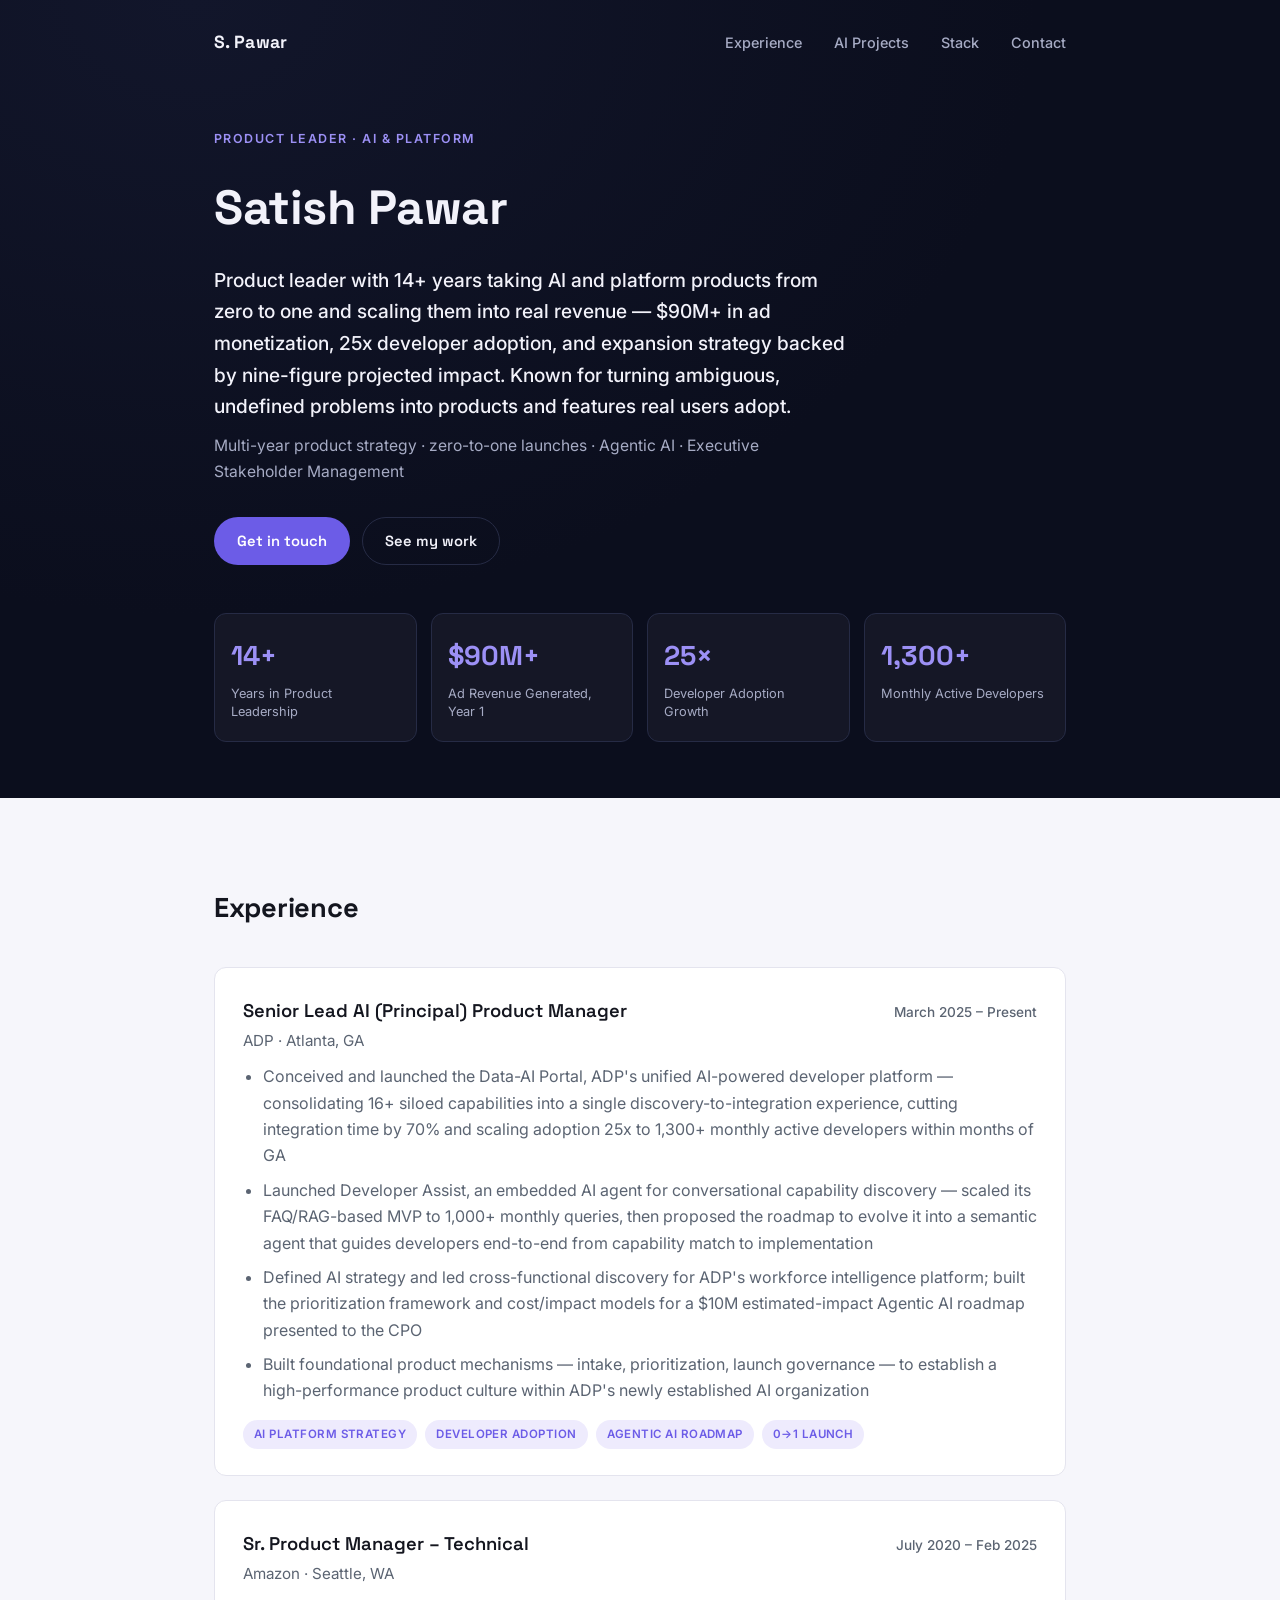
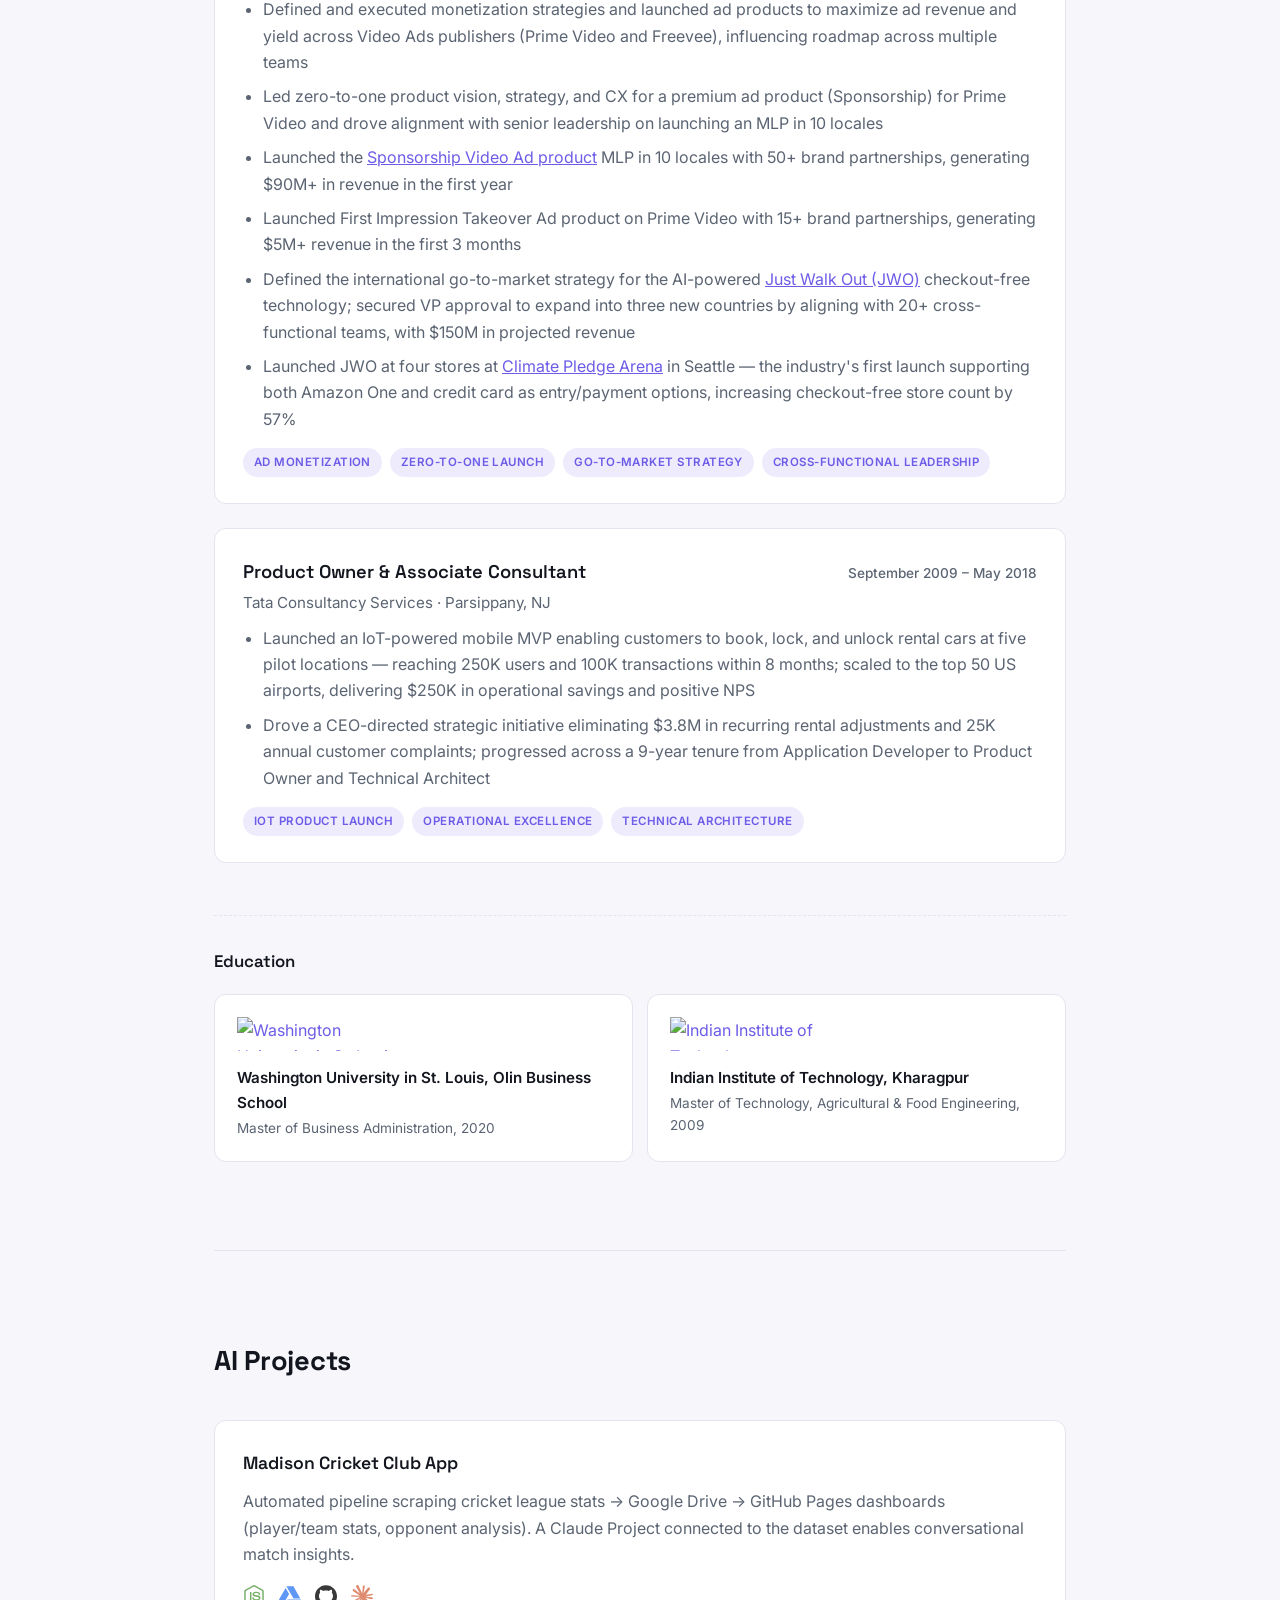
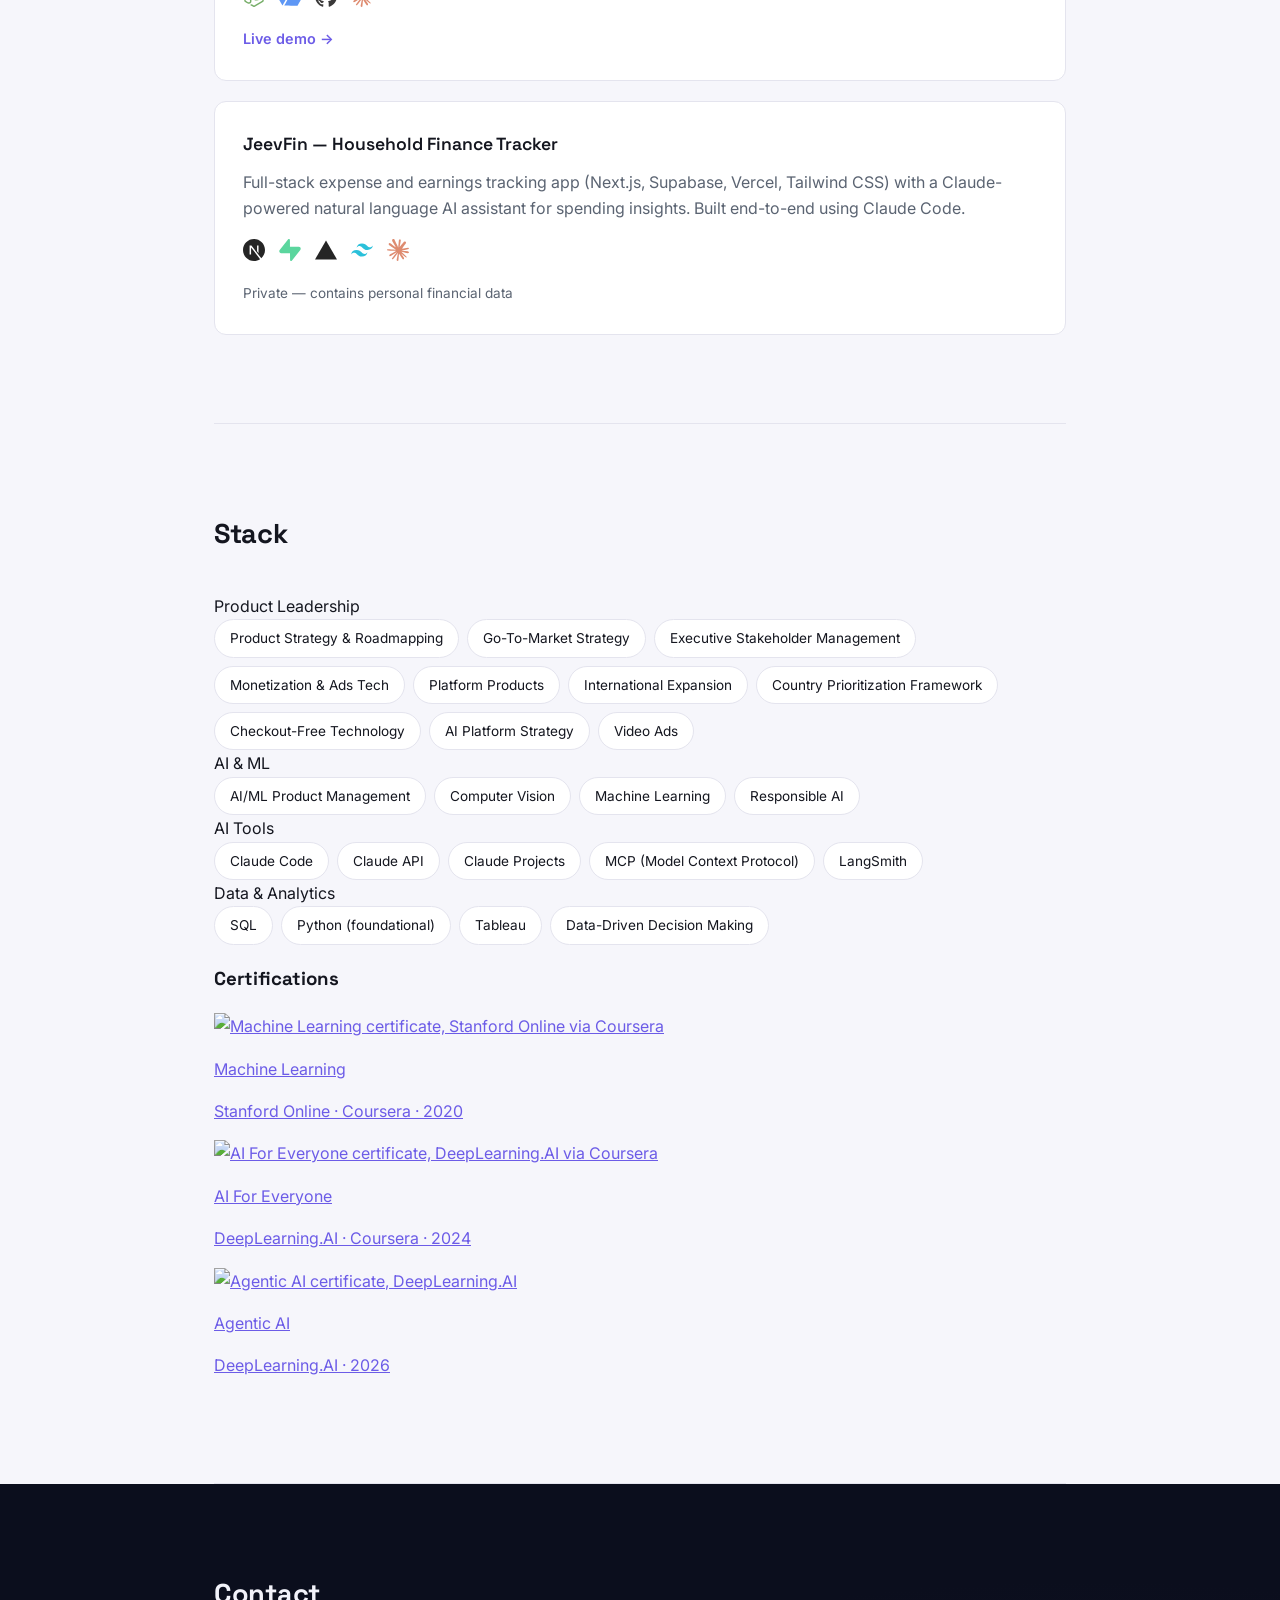
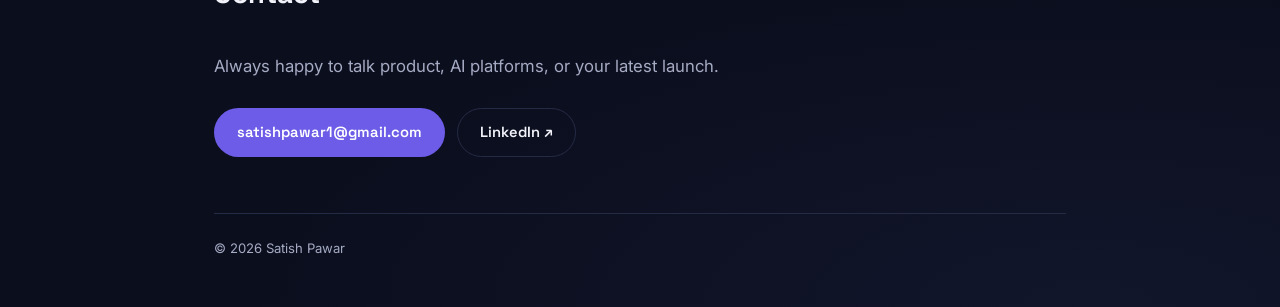
==== commit 306db3b8: "Rewrite hero tagline as company-agnostic elevator pitch Drops ADP/Amazon mentions, adds internationa" ====
--- a/index.html
+++ b/index.html
@@ -4,7 +4,7 @@
 <meta charset="UTF-8">
 <meta name="viewport" content="width=device-width, initial-scale=1.0">
 <title>Satish Pawar — Product Leader, AI &amp; Platform</title>
-<meta name="description" content="Satish Pawar — Product leader with 14+ years building AI and platform products, from ADP's enterprise AI developer platform to $90M+ in ad monetization at Amazon.">
+<meta name="description" content="Satish Pawar — Product leader with 14+ years taking AI and platform products from zero to one and scaling them into real revenue. Known for turning ambiguous, undefined problems into products and features real users adopt.">
 <link rel="preconnect" href="https://fonts.googleapis.com">
 <link rel="preconnect" href="https://fonts.gstatic.com" crossorigin>
 <link href="https://fonts.googleapis.com/css2?family=Space+Grotesk:wght@500;600;700&family=Inter:wght@400;500;600&display=swap" rel="stylesheet">
@@ -25,7 +25,7 @@
   <div class="hero-content">
     <p class="eyebrow">Product Leader · AI &amp; Platform</p>
     <h1>Satish Pawar</h1>
-    <p class="tagline">Product leader with 14+ years building AI and platform products — from ADP's enterprise AI developer platform to $90M+ in ad monetization at Amazon.</p>
+    <p class="tagline">Product leader with 14+ years taking AI and platform products from zero to one and scaling them into real revenue — $90M+ in ad monetization, 25x developer adoption, and expansion strategy backed by nine-figure projected impact. Known for turning ambiguous, undefined problems into products and features real users adopt.</p>
     <p class="subtagline">Multi-year product strategy · zero-to-one launches · Agentic AI · Executive Stakeholder Management</p>
     <div class="hero-links">
       <a href="#contact" class="btn btn-primary">Get in touch</a>
@@ -178,29 +178,34 @@
 
   <section id="stack">
     <h2 class="reveal">Stack</h2>
-    <div class="stack-groups">
-      <div class="stack-group reveal">
-        <h4>Product</h4>
+    <div class="stack-table">
+      <div class="stack-row reveal">
+        <div class="stack-domain">Product Leadership</div>
         <div class="tags">
           <span class="tag">Product Strategy &amp; Roadmapping</span>
+          <span class="tag">Go-To-Market Strategy</span>
+          <span class="tag">Executive Stakeholder Management</span>
+          <span class="tag">Monetization &amp; Ads Tech</span>
+          <span class="tag">Platform Products</span>
+          <span class="tag">International Expansion</span>
+          <span class="tag">Country Prioritization Framework</span>
+          <span class="tag">Checkout-Free Technology</span>
+          <span class="tag">AI Platform Strategy</span>
+          <span class="tag">Video Ads</span>
+        </div>
+      </div>
+      <div class="stack-row reveal">
+        <div class="stack-domain">AI &amp; ML</div>
+        <div class="tags">
           <span class="tag">AI/ML Product Management</span>
           <span class="tag">Computer Vision</span>
           <span class="tag">Machine Learning</span>
-          <span class="tag">Platform Products</span>
-          <span class="tag">Workforce Intelligence</span>
           <span class="tag">Responsible AI</span>
-          <span class="tag">Go-To-Market Strategy</span>
-          <span class="tag">Executive Stakeholder Management</span>
-          <span class="tag">Monetization &amp; Ads Tech</span>
-        </div>
-      </div>
-      <div class="stack-group reveal">
-        <h4>Technical</h4>
-        <div class="tags">
-          <span class="tag">SQL</span>
-          <span class="tag">Python (foundational)</span>
-          <span class="tag">Tableau</span>
-          <span class="tag">Data-Driven Decision Making</span>
+        </div>
+      </div>
+      <div class="stack-row reveal">
+        <div class="stack-domain">AI Tools</div>
+        <div class="tags">
           <span class="tag">Claude Code</span>
           <span class="tag">Claude API</span>
           <span class="tag">Claude Projects</span>
@@ -208,14 +213,40 @@
           <span class="tag">LangSmith</span>
         </div>
       </div>
-      <div class="stack-group reveal">
-        <h4>AI Learning</h4>
-        <div class="tags">
-          <a class="tag tag-link" href="https://coursera.org/share/559ad1431afa52c80e66f9faf4900f86" target="_blank" rel="noopener">Machine Learning (Stanford, Coursera)</a>
-          <a class="tag tag-link" href="https://coursera.org/share/7b53dda23e22ce357d31fd8ce20cde83" target="_blank" rel="noopener">AI for Everyone</a>
-          <a class="tag tag-link" href="https://learn.deeplearning.ai/certificates/acf06b35-18dd-4318-90b8-d90a9b3e5550" target="_blank" rel="noopener">Agentic AI (DeepLearning.AI)</a>
-        </div>
-      </div>
+      <div class="stack-row reveal">
+        <div class="stack-domain">Data &amp; Analytics</div>
+        <div class="tags">
+          <span class="tag">SQL</span>
+          <span class="tag">Python (foundational)</span>
+          <span class="tag">Tableau</span>
+          <span class="tag">Data-Driven Decision Making</span>
+        </div>
+      </div>
+    </div>
+
+    <h3 class="certs-heading reveal">Certifications</h3>
+    <div class="cert-grid">
+      <a class="cert-card reveal" href="https://coursera.org/share/559ad1431afa52c80e66f9faf4900f86" target="_blank" rel="noopener">
+        <img src="images/certs/machine-learning.jpg" alt="Machine Learning certificate, Stanford Online via Coursera">
+        <div class="cert-info">
+          <p class="cert-title">Machine Learning</p>
+          <p class="cert-issuer">Stanford Online · Coursera · 2020</p>
+        </div>
+      </a>
+      <a class="cert-card reveal" href="https://coursera.org/share/7b53dda23e22ce357d31fd8ce20cde83" target="_blank" rel="noopener">
+        <img src="images/certs/ai-for-everyone.jpg" alt="AI For Everyone certificate, DeepLearning.AI via Coursera">
+        <div class="cert-info">
+          <p class="cert-title">AI For Everyone</p>
+          <p class="cert-issuer">DeepLearning.AI · Coursera · 2024</p>
+        </div>
+      </a>
+      <a class="cert-card reveal" href="https://learn.deeplearning.ai/certificates/acf06b35-18dd-4318-90b8-d90a9b3e5550" target="_blank" rel="noopener">
+        <img src="images/certs/agentic-ai.jpg" alt="Agentic AI certificate, DeepLearning.AI">
+        <div class="cert-info">
+          <p class="cert-title">Agentic AI</p>
+          <p class="cert-issuer">DeepLearning.AI · 2026</p>
+        </div>
+      </a>
     </div>
   </section>
 
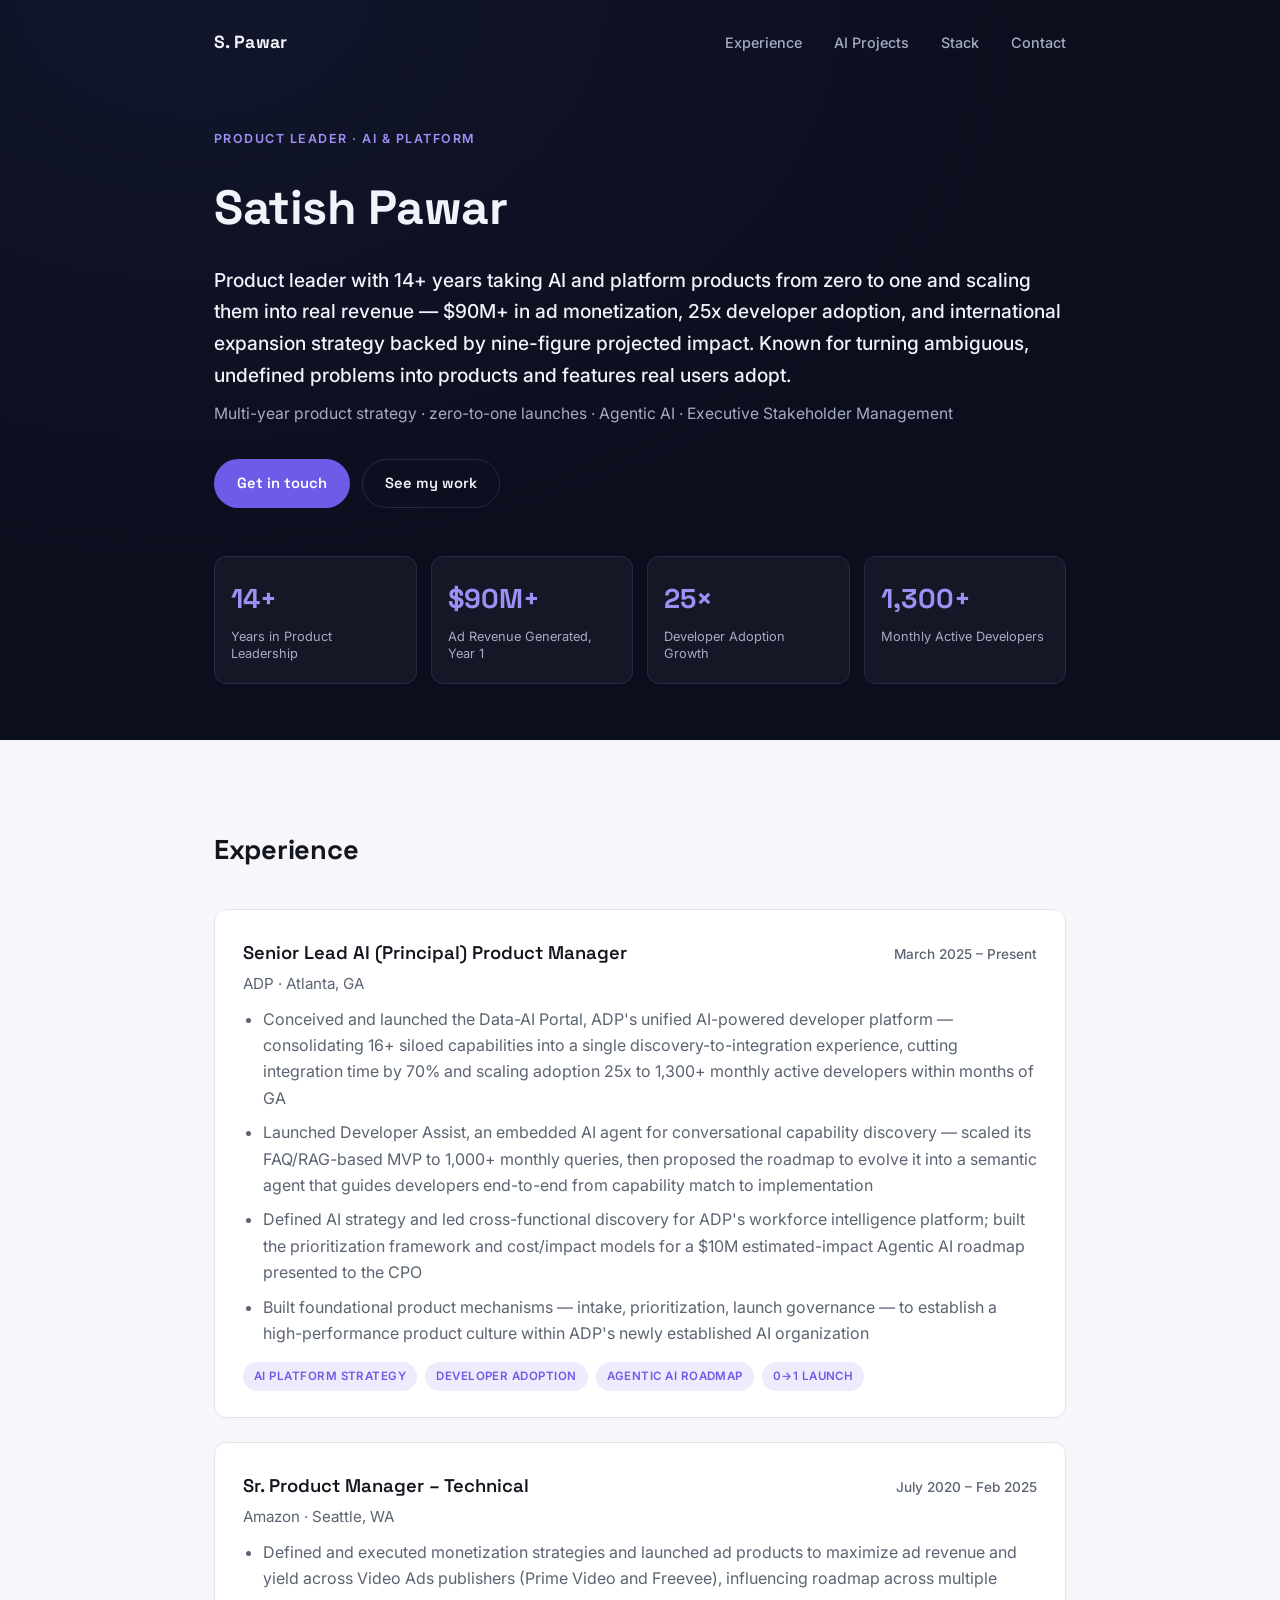
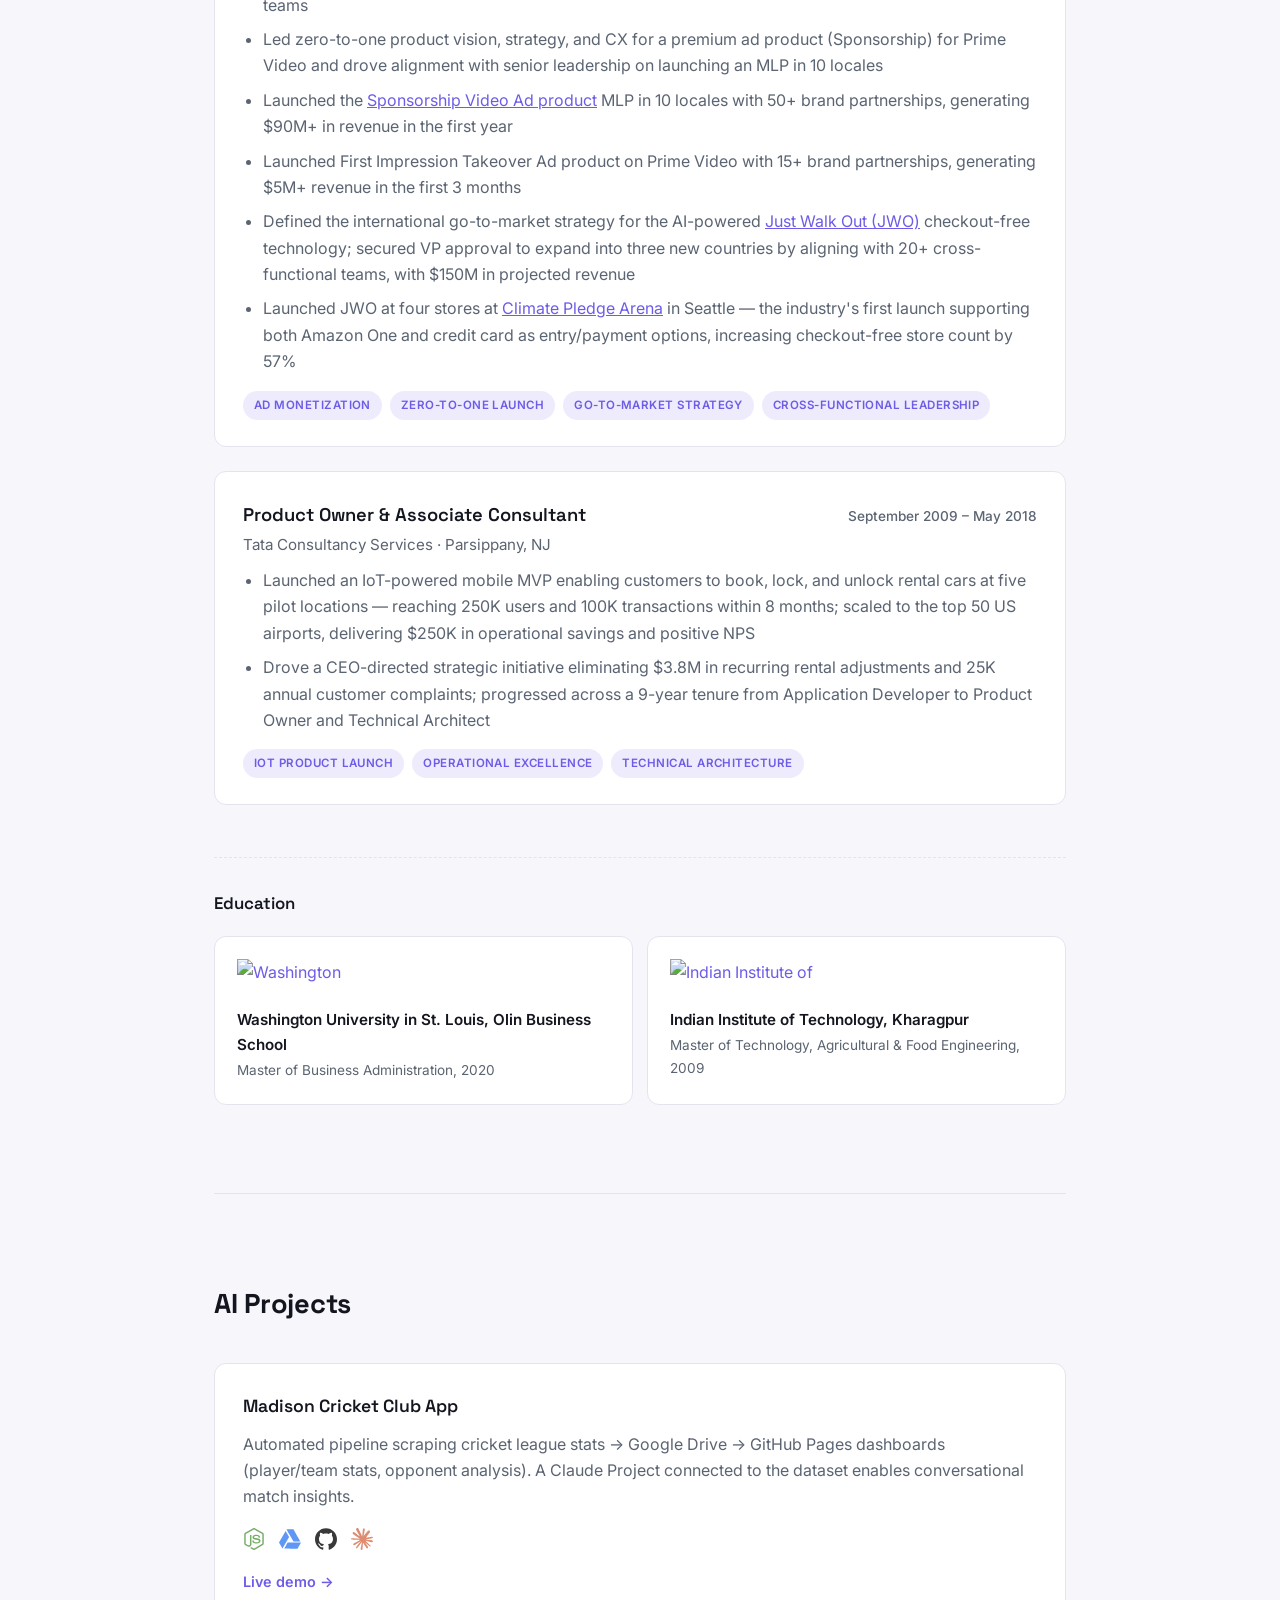
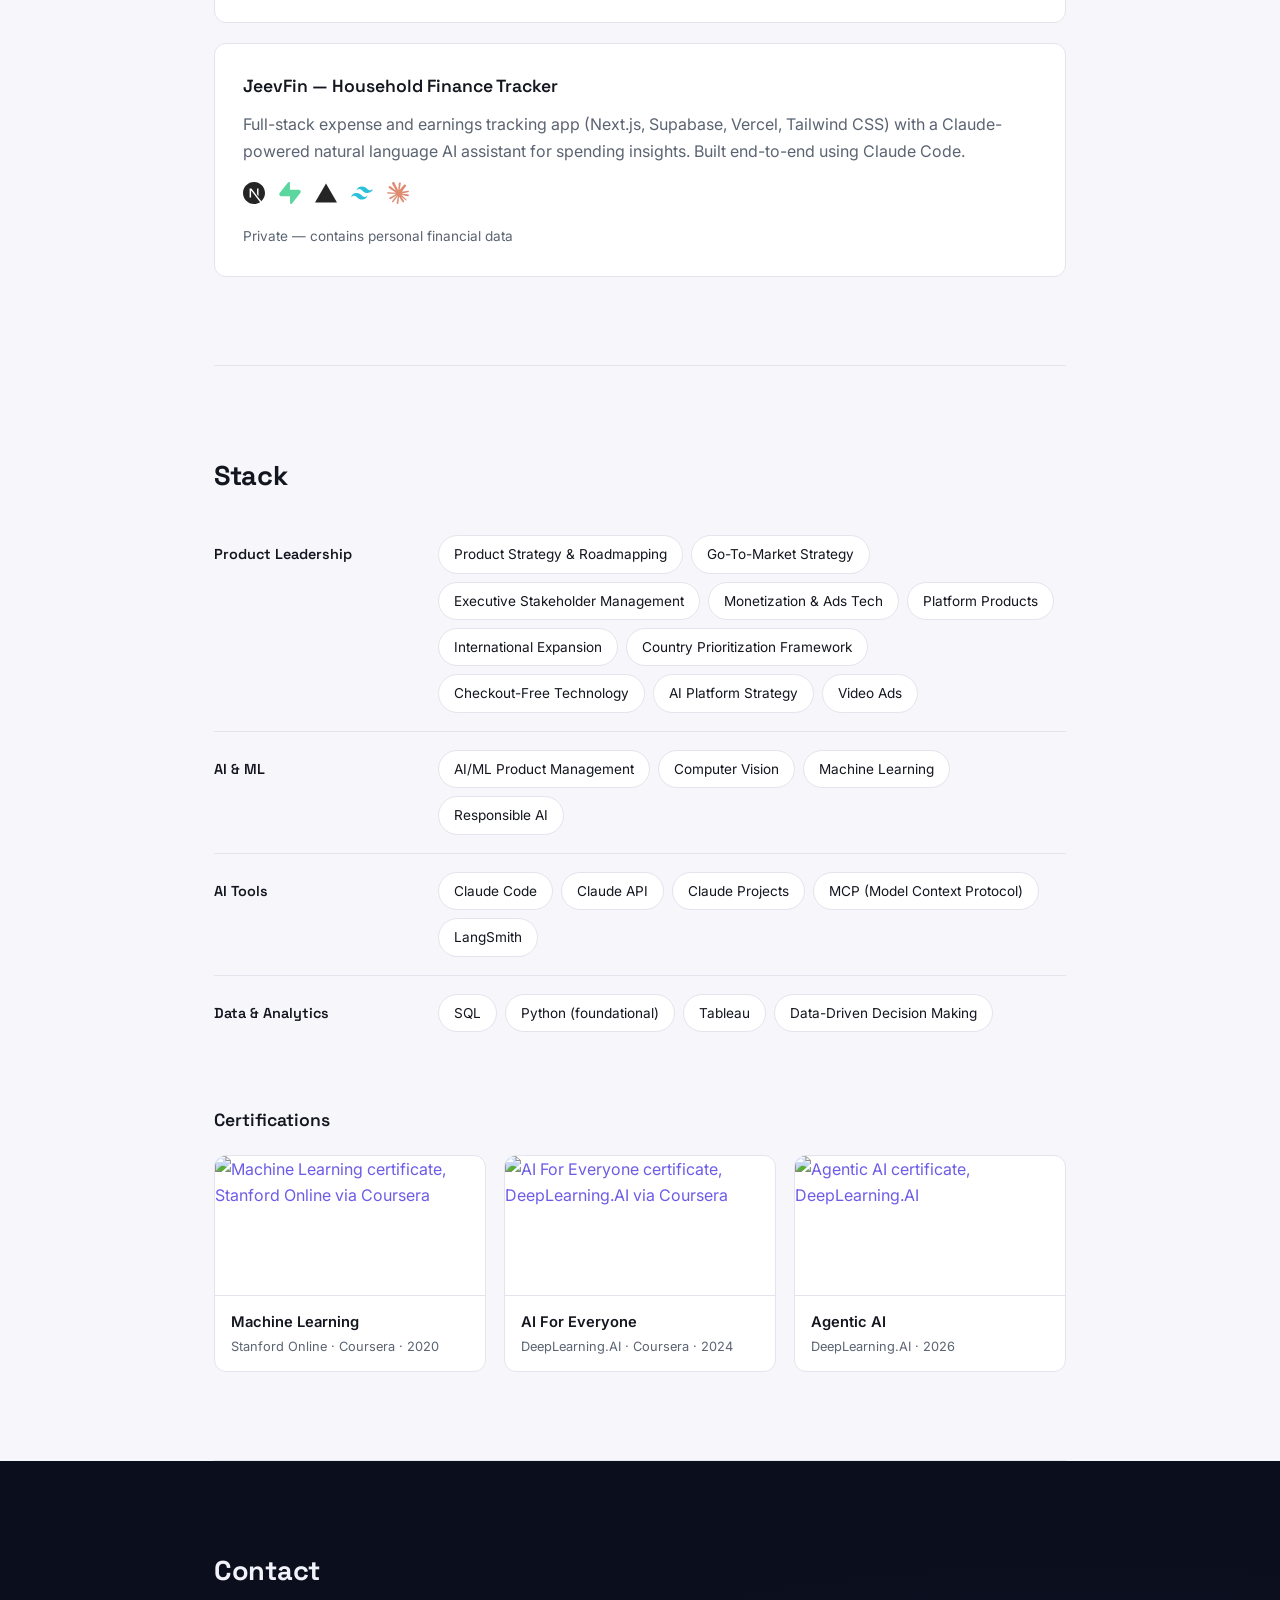
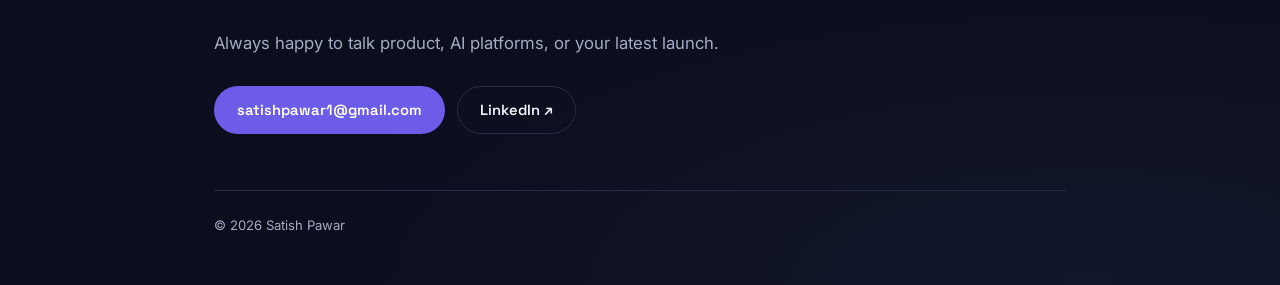
==== commit 40e66b19: "Specify "international" expansion strategy in tagline More precise callout to the international go-t" ====
--- a/index.html
+++ b/index.html
@@ -25,7 +25,7 @@
   <div class="hero-content">
     <p class="eyebrow">Product Leader · AI &amp; Platform</p>
     <h1>Satish Pawar</h1>
-    <p class="tagline">Product leader with 14+ years taking AI and platform products from zero to one and scaling them into real revenue — $90M+ in ad monetization, 25x developer adoption, and expansion strategy backed by nine-figure projected impact. Known for turning ambiguous, undefined problems into products and features real users adopt.</p>
+    <p class="tagline">Product leader with 14+ years taking AI and platform products from zero to one and scaling them into real revenue — $90M+ in ad monetization, 25x developer adoption, and international expansion strategy backed by nine-figure projected impact. Known for turning ambiguous, undefined problems into products and features real users adopt.</p>
     <p class="subtagline">Multi-year product strategy · zero-to-one launches · Agentic AI · Executive Stakeholder Management</p>
     <div class="hero-links">
       <a href="#contact" class="btn btn-primary">Get in touch</a>
--- a/style.css
+++ b/style.css
@@ -98,14 +98,12 @@
 .tagline {
   font-size: 1.2rem;
   color: var(--text-on-navy);
-  max-width: 640px;
   margin: 0 0 10px;
   font-weight: 500;
 }
 
 .subtagline {
   color: var(--text-on-navy-dim);
-  max-width: 620px;
   margin: 0 0 32px;
   font-size: 0.98rem;
 }
@@ -531,19 +529,29 @@
 
 /* ---------- Stack ---------- */
 
-.stack-groups {
+.stack-table {
   display: flex;
   flex-direction: column;
-  gap: 30px;
-}
-
-.stack-group h4 {
-  margin: 0 0 14px;
-  color: var(--text-dim);
-  font-size: 0.78rem;
-  text-transform: uppercase;
-  letter-spacing: 0.08em;
-  font-weight: 600;
+  margin-bottom: 56px;
+}
+
+.stack-row {
+  display: grid;
+  grid-template-columns: 200px 1fr;
+  gap: 16px 24px;
+  padding: 18px 0;
+  border-bottom: 1px solid var(--border);
+  align-items: baseline;
+}
+
+.stack-row:first-child { padding-top: 0; }
+.stack-row:last-child { border-bottom: none; }
+
+.stack-domain {
+  font-family: var(--font-display);
+  font-weight: 600;
+  font-size: 0.9rem;
+  color: var(--text);
 }
 
 .tags {
@@ -562,15 +570,80 @@
   color: var(--text);
 }
 
-.tag-link {
+.certs-heading {
+  font-size: 1.1rem;
+  font-weight: 600;
+  margin: 0 0 20px;
+}
+
+.cert-grid {
+  display: grid;
+  grid-template-columns: repeat(auto-fit, minmax(220px, 1fr));
+  gap: 18px;
+}
+
+.cert-card {
+  position: relative;
+  display: block;
+  border: 1px solid var(--border);
+  border-radius: var(--radius);
+  background: var(--card);
+  overflow: hidden;
   text-decoration: none;
+  transition: border-color 0.25s ease, transform 0.25s ease, box-shadow 0.25s ease;
+}
+
+.cert-card::before {
+  content: '';
+  position: absolute;
+  inset: 0;
+  border-radius: inherit;
+  background: radial-gradient(240px circle at var(--mx, 50%) var(--my, 0%), rgba(108, 92, 231, 0.10), transparent 70%);
+  opacity: 0;
+  transition: opacity 0.35s ease;
+  pointer-events: none;
+  z-index: 1;
+}
+
+.cert-card:hover {
+  border-color: var(--accent-soft);
+  transform: translateY(-3px);
+  box-shadow: 0 16px 32px rgba(20, 22, 31, 0.08);
+}
+
+.cert-card:hover::before { opacity: 1; }
+
+.cert-card img {
+  display: block;
+  width: 100%;
+  height: 140px;
+  object-fit: cover;
+  object-position: top;
+  border-bottom: 1px solid var(--border);
+  transition: transform 0.3s ease;
+}
+
+.cert-card:hover img { transform: scale(1.03); }
+
+.cert-info {
+  position: relative;
+  padding: 14px 16px;
+}
+
+.cert-title {
+  margin: 0 0 2px;
+  font-weight: 600;
+  font-size: 0.92rem;
   color: var(--text);
-  transition: border-color 0.15s ease, color 0.15s ease;
-}
-
-.tag-link:hover {
-  border-color: var(--accent);
-  color: var(--accent);
+  transition: color 0.2s ease;
+}
+
+.cert-card:hover .cert-title { color: var(--accent); }
+
+.cert-issuer {
+  margin: 0;
+  font-size: 0.8rem;
+  color: var(--text-dim);
 }
 
 /* ---------- Contact band ---------- */
@@ -638,6 +711,7 @@
   .stat-grid { grid-template-columns: repeat(2, 1fr); }
   section { padding: 64px 0; }
   .contact-inner { padding: 64px 24px 40px; }
+  .stack-row { grid-template-columns: 1fr; gap: 8px; }
 }
 
 @media (max-width: 420px) {
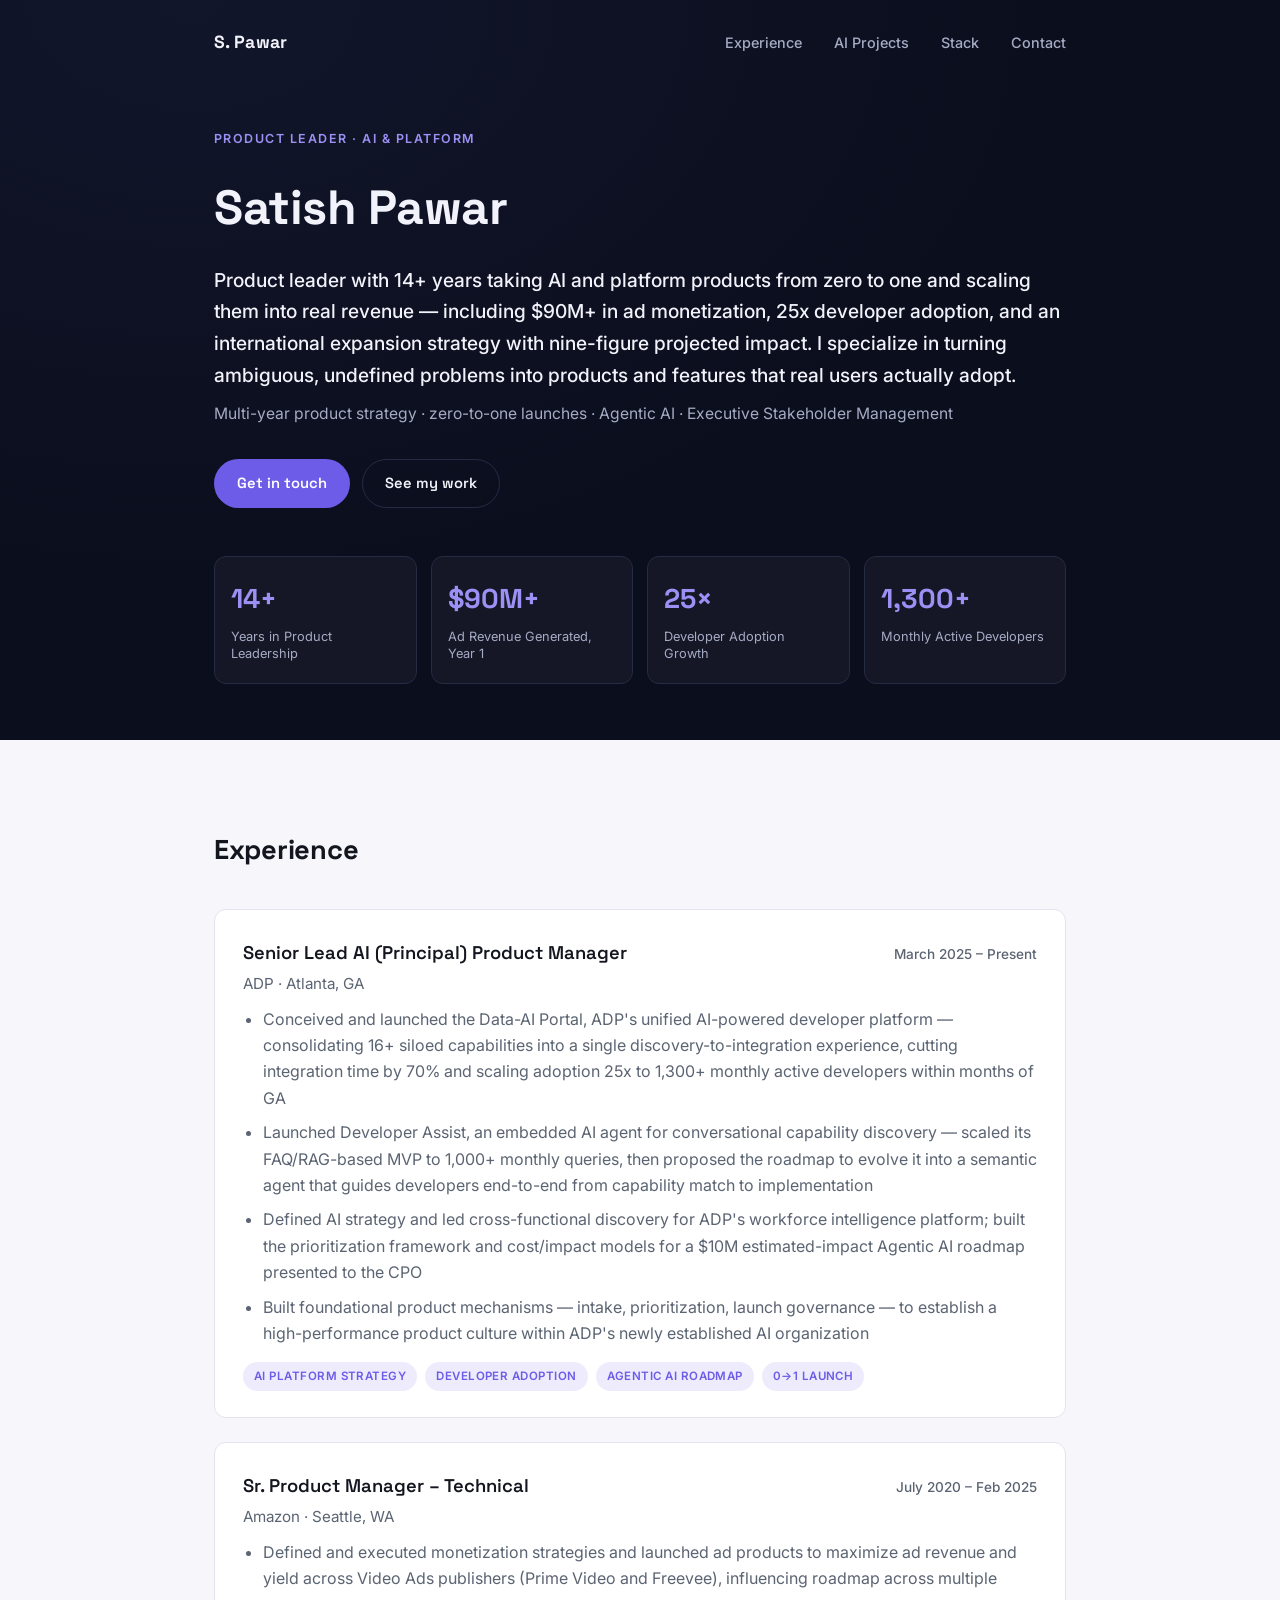
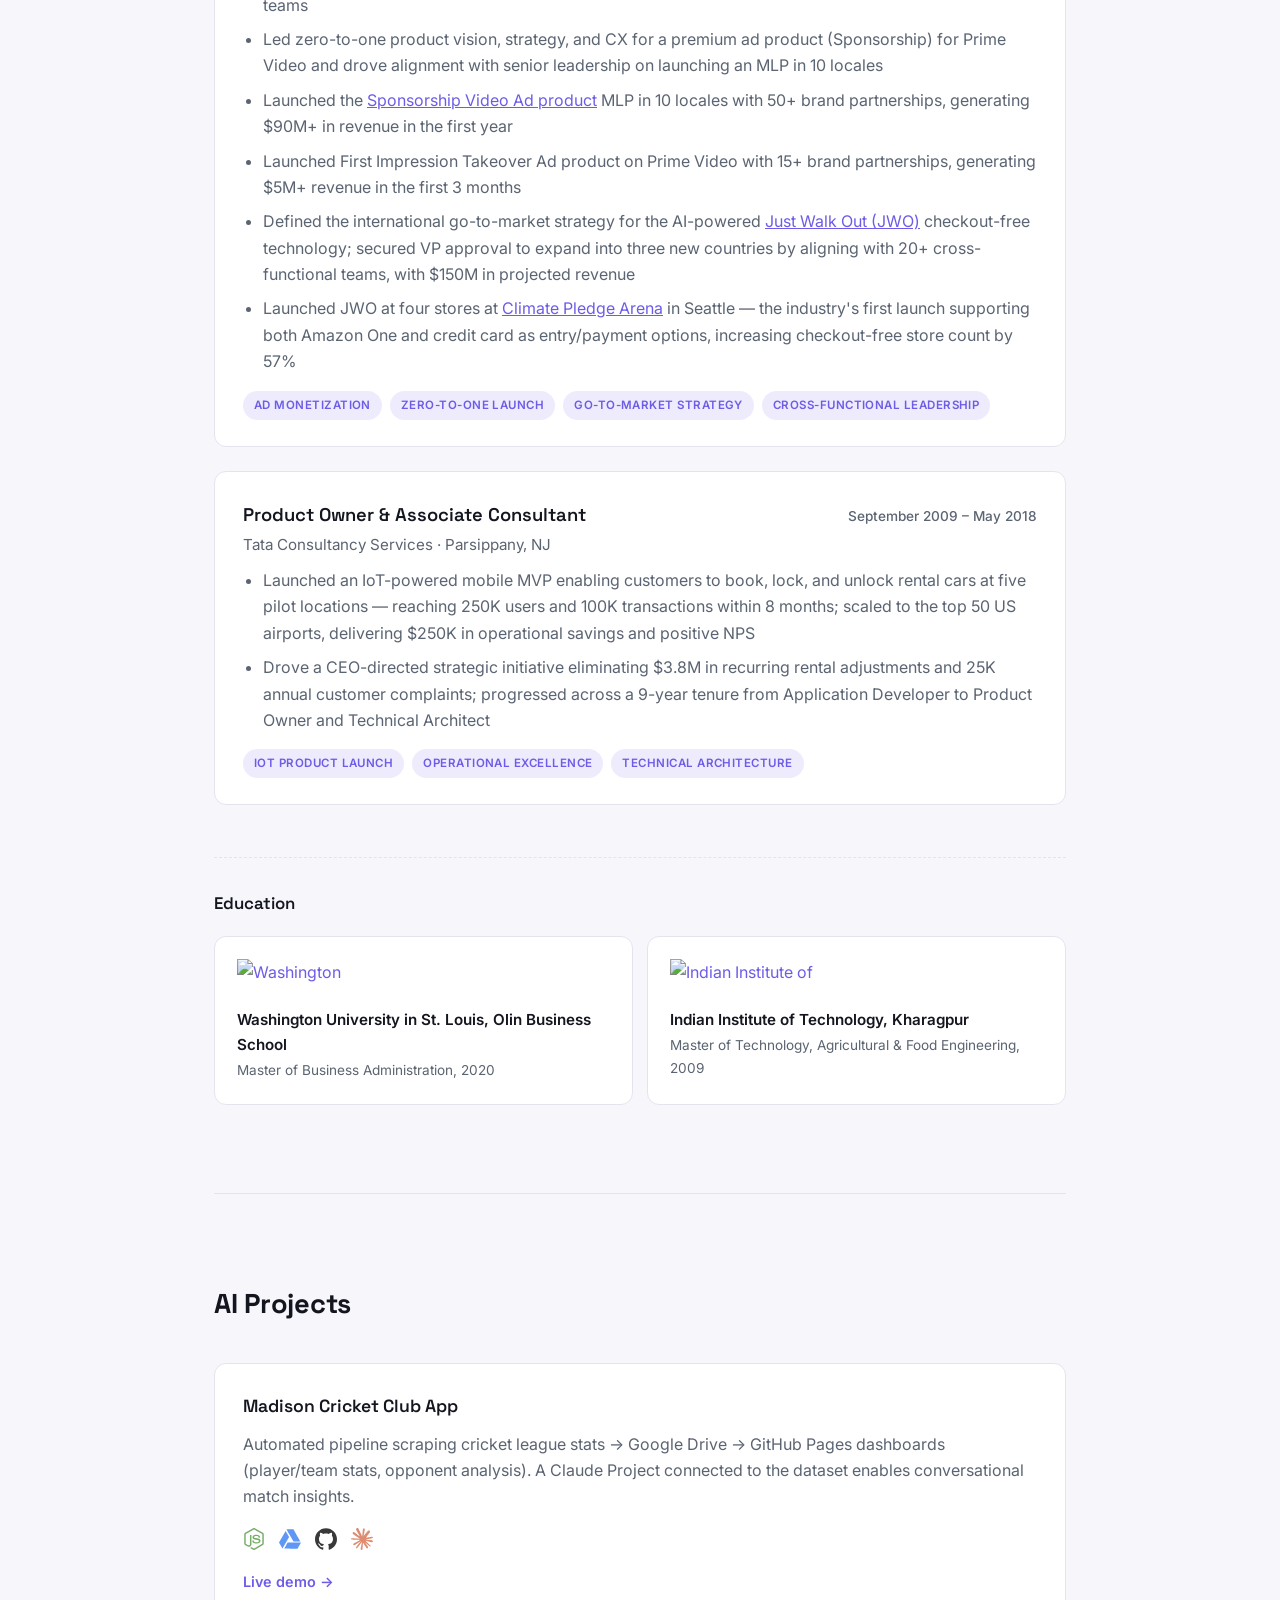
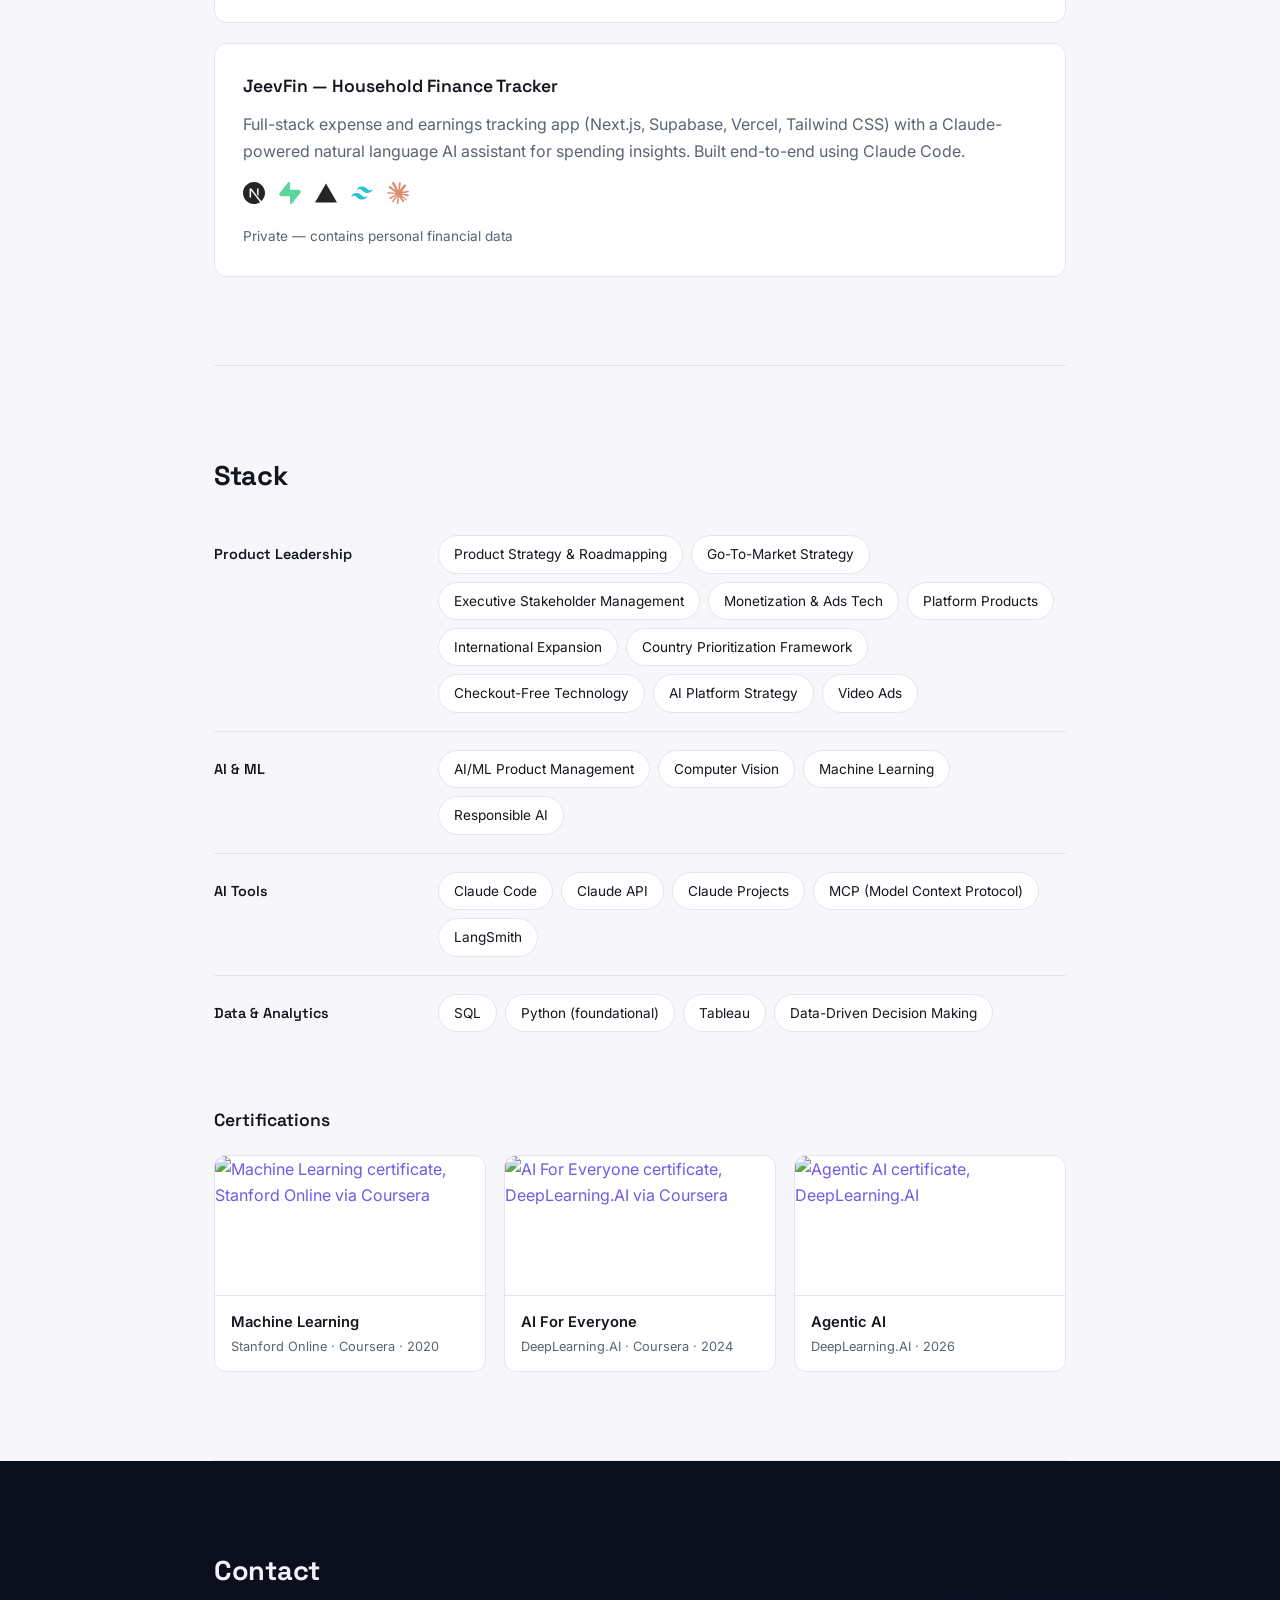
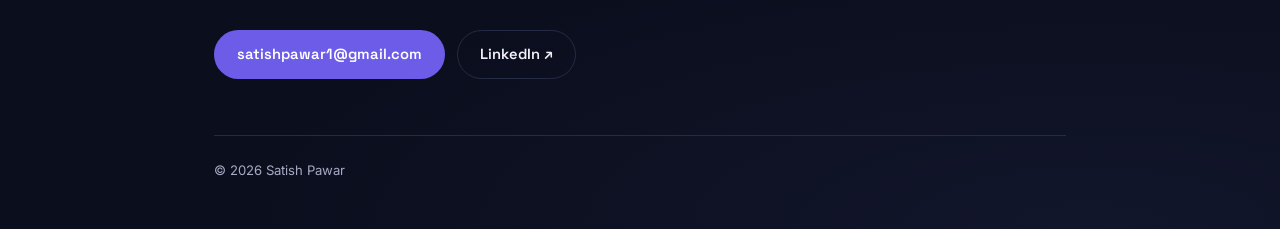
==== commit d04dc2e8: "Tighten hero paragraph into two skimmable sentences Splits the single run-on sentence into a lead li" ====
--- a/index.html
+++ b/index.html
@@ -5,6 +5,27 @@
 <meta name="viewport" content="width=device-width, initial-scale=1.0">
 <title>Satish Pawar — Product Leader, AI &amp; Platform</title>
 <meta name="description" content="Satish Pawar — Product leader with 14+ years taking AI and platform products from zero to one and scaling them into real revenue. Known for turning ambiguous, undefined problems into products and features real users adopt.">
+
+<link rel="icon" href="/favicon.ico" sizes="any">
+<link rel="icon" type="image/png" sizes="32x32" href="/favicon-32x32.png">
+<link rel="icon" type="image/png" sizes="16x16" href="/favicon-16x16.png">
+<link rel="apple-touch-icon" sizes="180x180" href="/apple-touch-icon.png">
+<link rel="manifest" href="/site.webmanifest">
+<meta name="theme-color" content="#0B0E1D">
+
+<meta property="og:type" content="website">
+<meta property="og:url" content="https://satishpawar1.github.io/">
+<meta property="og:title" content="Satish Pawar — Product Leader, AI & Platform">
+<meta property="og:description" content="14+ years taking AI and platform products from zero to one — $90M+ in ad monetization, 25x developer adoption, and international launches at Amazon, ADP, and beyond.">
+<meta property="og:image" content="https://satishpawar1.github.io/og-image.png">
+<meta property="og:image:width" content="1200">
+<meta property="og:image:height" content="630">
+
+<meta name="twitter:card" content="summary_large_image">
+<meta name="twitter:title" content="Satish Pawar — Product Leader, AI & Platform">
+<meta name="twitter:description" content="14+ years taking AI and platform products from zero to one — $90M+ in ad monetization, 25x developer adoption, and international launches at Amazon, ADP, and beyond.">
+<meta name="twitter:image" content="https://satishpawar1.github.io/og-image.png">
+
 <link rel="preconnect" href="https://fonts.googleapis.com">
 <link rel="preconnect" href="https://fonts.gstatic.com" crossorigin>
 <link href="https://fonts.googleapis.com/css2?family=Space+Grotesk:wght@500;600;700&family=Inter:wght@400;500;600&display=swap" rel="stylesheet">
@@ -25,7 +46,7 @@
   <div class="hero-content">
     <p class="eyebrow">Product Leader · AI &amp; Platform</p>
     <h1>Satish Pawar</h1>
-    <p class="tagline">Product leader with 14+ years taking AI and platform products from zero to one and scaling them into real revenue — $90M+ in ad monetization, 25x developer adoption, and international expansion strategy backed by nine-figure projected impact. Known for turning ambiguous, undefined problems into products and features real users adopt.</p>
+    <p class="tagline">Product leader with 14+ years taking AI and platform products from zero to one and scaling them into real revenue — including $90M+ in ad monetization, 25x developer adoption, and an international expansion strategy with nine-figure projected impact. I specialize in turning ambiguous, undefined problems into products and features that real users actually adopt.</p>
     <p class="subtagline">Multi-year product strategy · zero-to-one launches · Agentic AI · Executive Stakeholder Management</p>
     <div class="hero-links">
       <a href="#contact" class="btn btn-primary">Get in touch</a>
@@ -255,7 +276,6 @@
 <footer id="contact" class="contact-band">
   <div class="contact-inner reveal">
     <h2>Contact</h2>
-    <p class="contact-lead">Always happy to talk product, AI platforms, or your latest launch.</p>
     <div class="contact-links">
       <a href="mailto:satishpawar1@gmail.com" class="btn btn-primary">satishpawar1@gmail.com</a>
       <a href="https://www.linkedin.com/in/satish-pawar1/" class="btn btn-secondary" target="_blank" rel="noopener">LinkedIn ↗</a>
